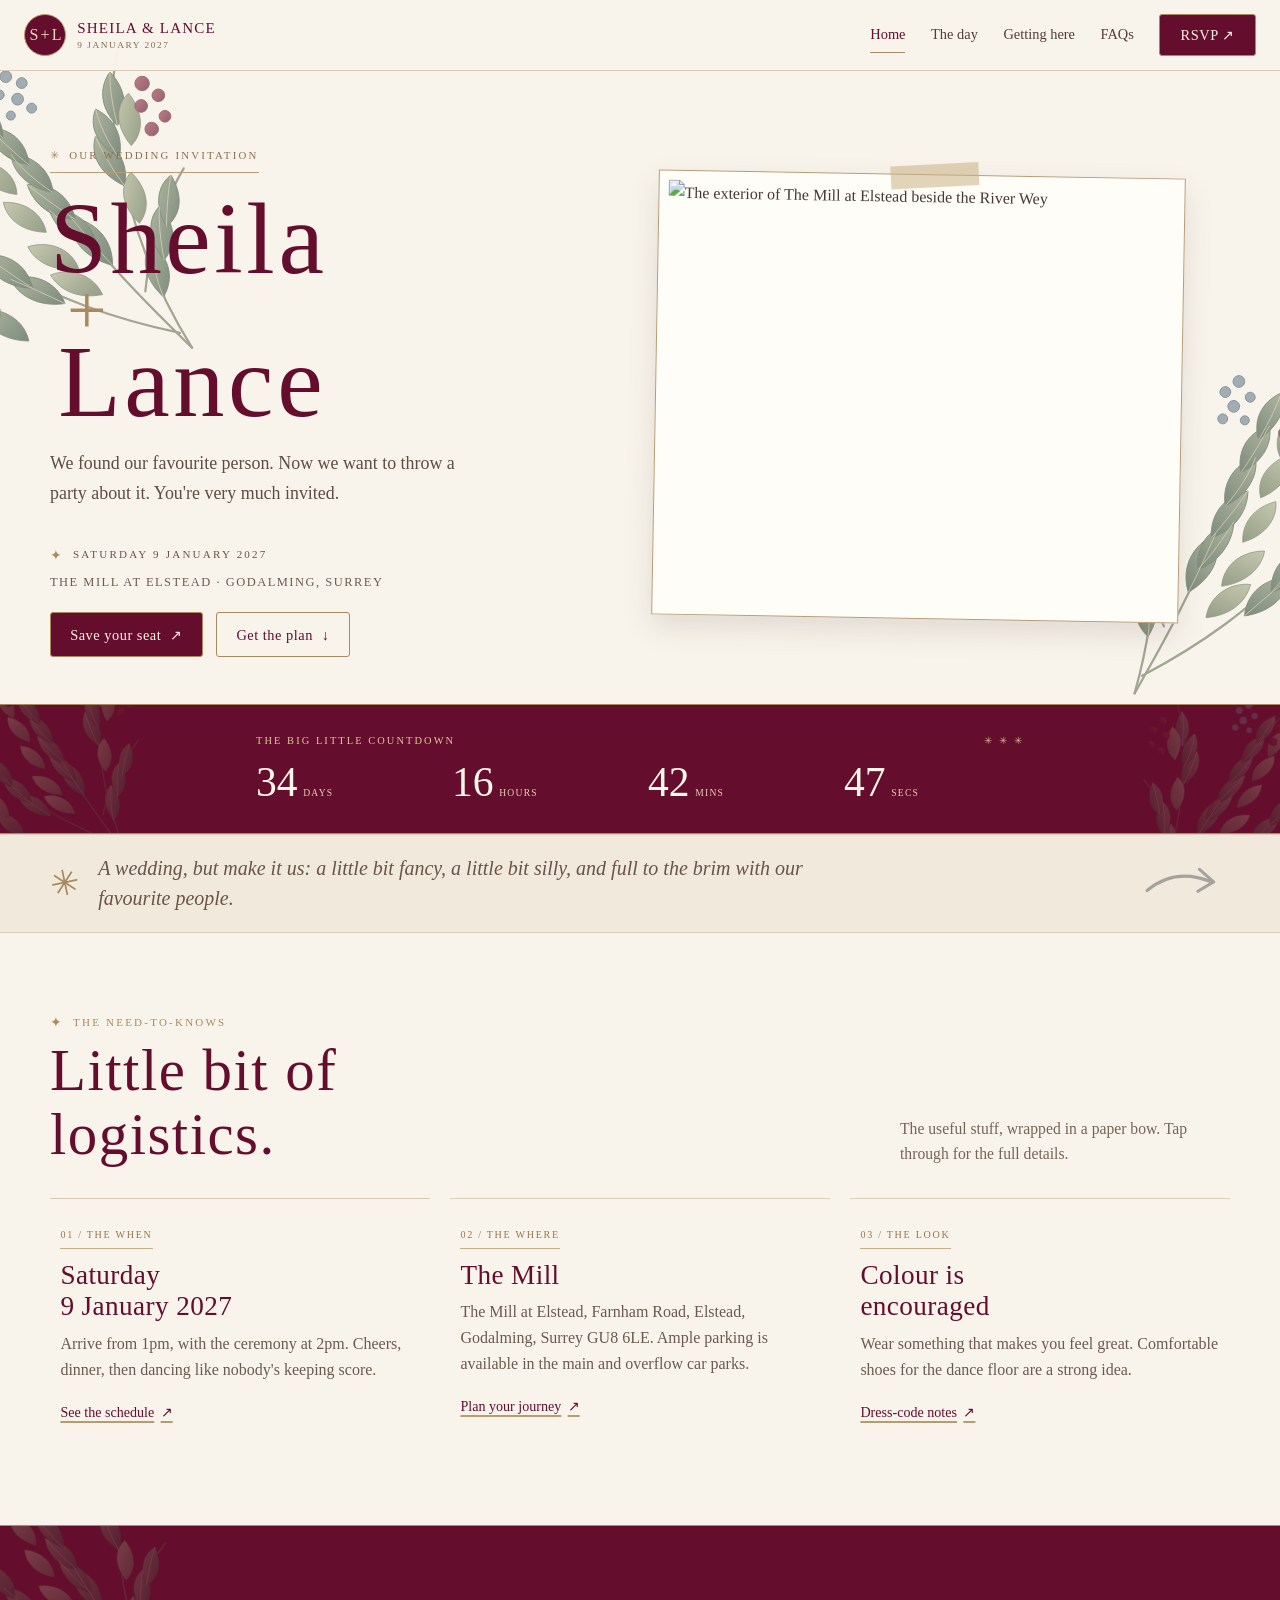
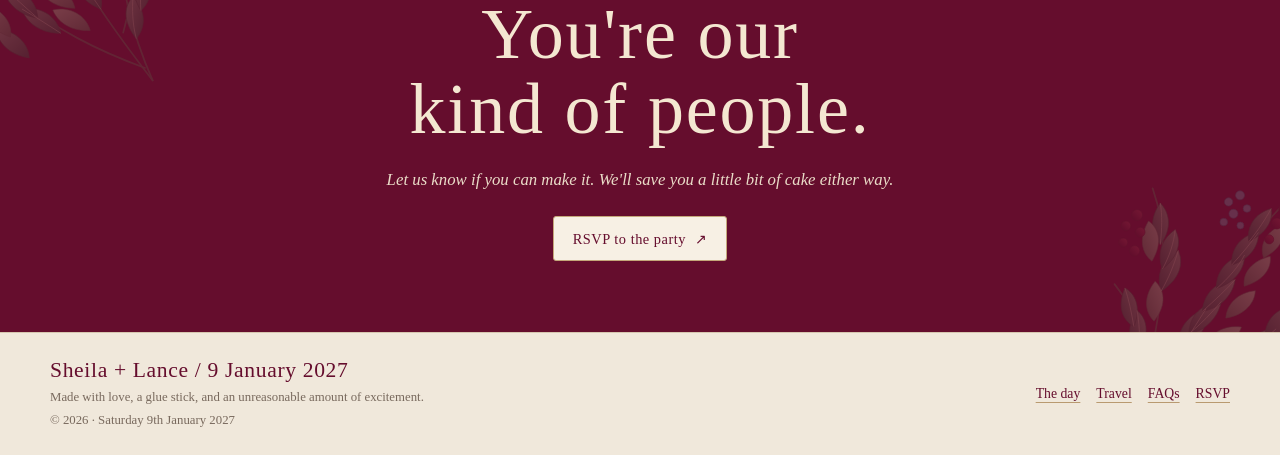
==== index.html @ 320c83fa "Use RSVP contact name and fix guest name clipping" ====
<!doctype html>
<html lang="en-GB">
<head>
  <meta charset="utf-8">
  <meta name="viewport" content="width=device-width, initial-scale=1">
  <meta name="theme-color" content="#fff8eb">
  <meta name="description" content="Join Sheila and Lance to celebrate their wedding on Saturday 9 January 2027 at The Mill at Elstead, Surrey.">
  <title>Sheila &amp; Lance's Wedding — 9 January 2027 | The Mill at Elstead</title>
  <link rel="icon" href="./assets/images/brand-favicon.svg" type="image/svg+xml">
  <link rel="stylesheet" href="./assets/css/styles.css?v=20261030-3">
  <script type="module" src="./assets/js/site.js"></script>
</head>
<body>
  <a class="skip-link" href="#main">Skip to content</a>
  <div class="top-ticker" aria-label="Wedding announcement">
    <div class="ticker-track" aria-hidden="true">
      <span>Love is in the air <b>✳</b> Save the date <b>✳</b> Come as you are <b>✳</b> Big feelings, bad dancing <b>✳</b></span>
      <span>Love is in the air <b>✳</b> Save the date <b>✳</b> Come as you are <b>✳</b> Big feelings, bad dancing <b>✳</b></span>
      <span>Love is in the air <b>✳</b> Save the date <b>✳</b> Come as you are <b>✳</b> Big feelings, bad dancing <b>✳</b></span>
    </div>
  </div>
  <header class="site-header">
    <div class="nav-wrap">
      <a class="brand" href="./index.html" aria-label="Sheila and Lance, home">
        <span class="brand-mark">S + L</span>
        <span class="brand-copy">Sheila &amp; Lance<small>9 January 2027</small></span>
      </a>
      <button class="menu-toggle" type="button" data-menu-toggle aria-expanded="false" aria-controls="site-nav" aria-label="Open navigation menu">☰</button>
      <nav class="site-nav" id="site-nav" data-site-nav aria-label="Main navigation">
        <a href="./index.html" aria-current="page">Home</a>
        <a href="./details.html">The day</a>
        <a href="./travel.html">Getting here</a>
        <a href="./faqs.html">FAQs</a>
        <a class="nav-rsvp" href="./rsvp.html">RSVP <span aria-hidden="true">↗</span></a>
      </nav>
    </div>
  </header>

  <main id="main">
    <section class="hero">
      <div class="container hero-grid">
        <div class="hero-copy">
          <span class="hero-eyebrow"><span aria-hidden="true">✳</span> Our wedding invitation</span>
          <h1 class="hero-title"><span>Sheila</span><span class="amp">+</span><span class="last-name">Lance</span></h1>
          <img class="hero-scribble" src="./assets/images/sun-scribble.svg" alt="" aria-hidden="true">
          <p class="lede">We found our favourite person. Now we want to throw a party about it. You're very much invited.</p>
          <p class="kicker hero-date" data-wedding-date>Saturday 9 January 2027</p>
          <p class="hero-venue">The Mill at Elstead <span aria-hidden="true">·</span> Godalming, Surrey</p>
          <div class="button-row">
            <a class="btn btn-primary" href="./rsvp.html">Save your seat <span aria-hidden="true">↗</span></a>
            <a class="btn" href="./details.html">Get the plan <span aria-hidden="true">↓</span></a>
          </div>

        </div>
        <div class="hero-art" aria-label="A photograph of The Mill at Elstead wedding venue">
          <div class="hero-photo"><span class="tape" aria-hidden="true"></span><img src="https://www.millelstead.co.uk/-/media/sites/pubs-and-hotels/m/the-mill-at-elstead-_-p113/images/2024/exterior/2024-the-mill-at-elstead-046.jpg?h=1280&amp;hash=A4EE66CF734294F9D8D0F097907A7B39&amp;la=en&amp;w=1920" alt="The exterior of The Mill at Elstead beside the River Wey" loading="lazy" decoding="async"></div>
          <div class="sticker sticker-sun">Good times<small>guaranteed-ish</small></div>
          <div class="sticker sticker-date"><span>Save<br>the date</span><strong>09<br>01<br>27</strong></div>
          <img class="hero-flower" src="./assets/images/flower-doodle.svg" alt="" aria-hidden="true">
        </div>
      </div>
    </section>
    <section class="countdown-band" aria-label="Countdown to the wedding"><div class="container">
          <div class="countdown-panel" data-countdown aria-label="Countdown to the wedding">
            <div class="countdown-label"><span>The big little countdown</span><span aria-hidden="true">✳ ✳ ✳</span></div>
            <div class="countdown-grid">
              <div class="time-unit"><strong data-time="days">000</strong><span>days</span></div>
              <div class="time-unit"><strong data-time="hours">00</strong><span>hours</span></div>
              <div class="time-unit"><strong data-time="minutes">00</strong><span>mins</span></div>
              <div class="time-unit"><strong data-time="seconds">00</strong><span>secs</span></div>
            </div>
            <p data-countdown-finish hidden>It's today. Deep breaths. Find the confetti.</p>
          </div>
    </div></section>

    <section class="intro-band" aria-label="Welcome note">
      <div class="container intro-band-inner">
        <span class="big-spark" aria-hidden="true">✳</span>
        <p>A wedding, but make it us: a little bit fancy, a little bit silly, and full to the brim with our favourite people.</p>
        <svg class="scribble-arrow" viewBox="0 0 110 60" aria-hidden="true"><path d="M4 39 Q40 9 86 28 M71 12 L89 28 L69 40" fill="none" stroke="#1d2331" stroke-width="4" stroke-linecap="round" stroke-linejoin="round"/></svg>
      </div>
    </section>

    <section class="section">
      <div class="container">
        <div class="section-heading">
          <div><span class="kicker">The need-to-knows</span><h2>Little bit of<br>logistics.</h2></div>
          <p>The useful stuff, wrapped in a paper bow. Tap through for the full details.</p>
        </div>
        <div class="quick-grid">
          <article class="paper-card quick-card">
            <span class="card-tag">01 / The when</span>
            <img class="quick-illustration" src="./assets/images/sun-scribble.svg" alt="" aria-hidden="true">
            <h3>Saturday<br>9 January 2027</h3>
            <p>Arrive from 1pm, with the ceremony at 2pm. Cheers, dinner, then dancing like nobody's keeping score.</p>
            <a class="text-link" href="./details.html">See the schedule <span aria-hidden="true">↗</span></a>
          </article>
          <article class="paper-card quick-card">
            <span class="card-tag">02 / The where</span>
            <img class="quick-illustration" src="./assets/images/map-scribble.svg" alt="" aria-hidden="true">
            <h3>The Mill</h3>
            <p>The Mill at Elstead, Farnham Road, Elstead, Godalming, Surrey GU8 6LE. Ample parking is available in the main and overflow car parks.</p>
            <a class="text-link" href="./travel.html">Plan your journey <span aria-hidden="true">↗</span></a>
          </article>
          <article class="paper-card quick-card">
            <span class="card-tag">03 / The look</span>
            <img class="quick-illustration" src="./assets/images/flower-doodle.svg" alt="" aria-hidden="true">
            <h3>Colour is<br>encouraged</h3>
            <p>Wear something that makes you feel great. Comfortable shoes for the dance floor are a strong idea.</p>
            <a class="text-link" href="./details.html#dress-code">Dress-code notes <span aria-hidden="true">↗</span></a>
          </article>
        </div>
      </div>
    </section>

    <section class="closing-band">
      <div class="container">
        <h2>You're our<br>kind of people.</h2>
        <p>Let us know if you can make it. We'll save you a little bit of cake either way.</p>
        <a class="btn btn-primary" href="./rsvp.html">RSVP to the party <span aria-hidden="true">↗</span></a>
      </div>
    </section>
  </main>

  <footer class="site-footer">
    <div class="container footer-inner">
      <div><div class="footer-brand">Sheila + Lance / 9 January 2027</div><p>Made with love, a glue stick, and an unreasonable amount of excitement.</p><p>© <span data-current-year>2026</span> · Saturday 9th January 2027</p></div>
      <div class="footer-links"><a href="./details.html">The day</a><a href="./travel.html">Travel</a><a href="./faqs.html">FAQs</a><a href="./rsvp.html">RSVP</a></div>
    </div>
  </footer>
</body>
</html>
---- assets/css/styles.css ----
:root {
  --paper: #fff8eb;
  --paper-deep: #f5e8d4;
  --ink: #1d2331;
  --blue: #3158ff;
  --blue-dark: #203bd0;
  --coral: #ff705a;
  --yellow: #f6e94b;
  --lilac: #d9caff;
  --mint: #b7e8c7;
  --line: rgba(29, 35, 49, .2);
  --shadow: 7px 8px 0 var(--ink);
  --font-display: Impact, Haettenschweiler, "Arial Narrow Bold", "Arial Black", sans-serif;
  --font-body: "Trebuchet MS", Arial, sans-serif;
  --max-width: 1180px;
}

* { box-sizing: border-box; }
html { scroll-behavior: smooth; }
body {
  margin: 0;
  color: var(--ink);
  background: var(--paper);
  font-family: var(--font-body);
  line-height: 1.55;
  text-rendering: optimizeLegibility;
}
img, svg { max-width: 100%; }
img { display: block; }
a { color: inherit; }
button, input, select, textarea { font: inherit; }
button, a, input, select, textarea, summary { -webkit-tap-highlight-color: transparent; }
:focus-visible { outline: 3px solid var(--coral); outline-offset: 4px; }
[hidden] { display: none !important; }

.skip-link {
  position: absolute; left: 1rem; top: -5rem; z-index: 1000;
  padding: .75rem 1rem; background: var(--yellow); font-weight: 800;
}
.skip-link:focus { top: 1rem; }

.top-ticker {
  overflow: hidden; border-bottom: 2px solid var(--ink); background: var(--yellow);
  white-space: nowrap; font-family: var(--font-display); text-transform: uppercase;
  letter-spacing: .055em; font-size: .82rem;
}
.ticker-track { display: flex; width: max-content; gap: 2rem; padding: .45rem 1rem; animation: ticker 28s linear infinite; }
.ticker-track span { display: inline-flex; align-items: center; gap: 1rem; }
.ticker-track b { font-size: 1.1rem; color: var(--coral); }
@keyframes ticker { to { transform: translateX(-30%); } }

.site-header { position: relative; z-index: 20; background: var(--paper); border-bottom: 1px solid var(--line); }
.nav-wrap {
  width: min(var(--max-width), calc(100% - 2.5rem)); margin: auto; min-height: 86px;
  display: flex; align-items: center; justify-content: space-between; gap: 1rem;
}
.brand { display: inline-flex; align-items: center; gap: .7rem; text-decoration: none; font-weight: 900; letter-spacing: -.07em; line-height: .9; }
.brand-mark { display: grid; place-items: center; width: 44px; height: 44px; border: 2px solid var(--ink); border-radius: 50% 45% 50% 38%; background: var(--coral); box-shadow: 3px 3px 0 var(--ink); transform: rotate(-8deg); font-family: var(--font-display); font-size: 1rem; }
.brand-copy { display: grid; font-size: 1rem; text-transform: uppercase; }
.brand-copy small { margin-top: .3rem; font-size: .56rem; letter-spacing: .12em; }
.site-nav { display: flex; align-items: center; gap: clamp(.8rem, 2vw, 1.8rem); }
.site-nav a { text-decoration: none; font-weight: 800; font-size: .86rem; border-bottom: 2px solid transparent; padding: .35rem 0; }
.site-nav a:hover, .site-nav a[aria-current="page"] { border-color: var(--coral); }
.site-nav .nav-rsvp { padding: .7rem 1rem; border: 2px solid var(--ink); border-radius: 999px; background: var(--blue); color: white; box-shadow: 3px 3px 0 var(--ink); }
.site-nav .nav-rsvp:hover, .site-nav .nav-rsvp[aria-current="page"] { border-color: var(--ink); background: var(--coral); color: var(--ink); }
.menu-toggle { display: none; border: 2px solid var(--ink); border-radius: 50%; width: 46px; height: 46px; background: var(--yellow); font-size: 1.25rem; font-weight: 900; cursor: pointer; }

main { overflow: clip; }
.container { width: min(var(--max-width), calc(100% - 2.5rem)); margin-inline: auto; }
.kicker { display: inline-flex; align-items: center; gap: .5rem; font-weight: 900; text-transform: uppercase; letter-spacing: .15em; font-size: .74rem; }
.kicker::before { content: "✳"; color: var(--coral); font-size: 1.15rem; }
.display-title { margin: .3rem 0 1rem; font: clamp(3.3rem, 10vw, 7.4rem)/.83 var(--font-display); text-transform: uppercase; letter-spacing: -.025em; }
.display-title .outline { color: transparent; -webkit-text-stroke: 1.7px var(--ink); }
.lede { max-width: 610px; font-size: clamp(1.05rem, 2vw, 1.25rem); line-height: 1.5; }
.section { padding: clamp(3.5rem, 8vw, 7rem) 0; }
.section-heading { display: flex; align-items: end; justify-content: space-between; gap: 1.5rem; margin-bottom: 2rem; }
.section-heading h2 { margin: .25rem 0 0; font: clamp(2.4rem, 6vw, 4.8rem)/.9 var(--font-display); text-transform: uppercase; }
.section-heading p { max-width: 330px; margin: 0; }

.btn { display: inline-flex; justify-content: center; align-items: center; gap: .55rem; min-height: 48px; padding: .82rem 1.2rem; border: 2px solid var(--ink); border-radius: 999px; background: var(--yellow); color: var(--ink); text-decoration: none; font-weight: 900; cursor: pointer; box-shadow: 4px 4px 0 var(--ink); transition: transform .16s ease, box-shadow .16s ease, background .16s ease; }
.btn:hover { transform: translate(2px, 2px) rotate(-1deg); box-shadow: 2px 2px 0 var(--ink); }
.btn-primary { background: var(--blue); color: white; }
.btn-coral { background: var(--coral); }
.btn-small { min-height: 40px; padding: .55rem .85rem; font-size: .9rem; }
.button-row { display: flex; flex-wrap: wrap; gap: 1rem; margin-top: 1.5rem; }

/* Home hero: layered paper scraps and local illustrations, no external assets. */
.hero { padding: clamp(2rem, 5vw, 4rem) 0 4.7rem; }
.hero-grid { display: grid; grid-template-columns: minmax(0, 1.05fr) minmax(300px, .95fr); align-items: center; gap: clamp(2rem, 6vw, 5rem); }
.hero-copy { position: relative; z-index: 2; padding: 1rem 0 1.2rem; }
.hero-eyebrow { display: inline-flex; align-items: center; gap: .5rem; padding: .35rem .8rem; background: var(--mint); border: 1.5px solid var(--ink); border-radius: 999px; font-weight: 900; text-transform: uppercase; letter-spacing: .1em; font-size: .7rem; transform: rotate(-2deg); }
.hero-title { position: relative; margin: 1.25rem 0 1.4rem; font: clamp(4.5rem, 10.8vw, 9rem)/.75 var(--font-display); text-transform: uppercase; letter-spacing: -.035em; }
.hero-title span { display: block; }
.hero-title .amp { position: relative; z-index: 2; width: max-content; margin: .15rem 0 .1rem 30%; color: var(--coral); font-size: .58em; transform: rotate(-10deg); -webkit-text-stroke: .6px var(--ink); }
.hero-title .last-name { margin-left: .14em; }
.hero-copy .lede { max-width: 440px; }
.hero-scribble { position: absolute; right: 4%; top: 6%; width: 75px; transform: rotate(11deg); }
.hero-art { position: relative; min-height: 470px; }
.hero-photo {
  position: absolute; top: 5%; left: 8%; width: 78%; height: 410px; padding: 12px 12px 38px;
  background: white; border: 2px solid var(--ink); box-shadow: var(--shadow); transform: rotate(4deg);
}
.hero-photo img { width: 100%; height: 100%; object-fit: cover; }
.tape { position: absolute; z-index: 2; top: -14px; left: 41%; width: 100px; height: 29px; background: rgba(246,233,75,.86); border: 1px solid rgba(29,35,49,.12); transform: rotate(-7deg); }
.sticker { position: absolute; z-index: 3; display: grid; place-items: center; text-align: center; font-weight: 900; text-transform: uppercase; }
.sticker-sun { right: 0; top: 4%; width: 104px; height: 104px; background: var(--yellow); border: 2px solid var(--ink); border-radius: 50%; font: 1.2rem/.98 var(--font-display); transform: rotate(12deg); }
.sticker-sun small { display: block; font: 800 .55rem/1 var(--font-body); letter-spacing: .06em; }
.sticker-date { bottom: 7%; left: 0; width: 126px; min-height: 116px; background: var(--coral); padding: 1rem; clip-path: polygon(50% 0, 61% 9%, 74% 3%, 80% 17%, 95% 20%, 91% 36%, 100% 50%, 89% 63%, 96% 78%, 80% 83%, 74% 98%, 59% 91%, 47% 100%, 36% 88%, 20% 94%, 16% 78%, 1% 72%, 9% 56%, 0 43%, 12% 31%, 5% 16%, 23% 14%, 32% 1%); transform: rotate(-12deg); }
.sticker-date strong { font: 1.6rem/.9 var(--font-display); }
.hero-flower { position: absolute; z-index: 4; right: 5%; bottom: 4%; width: 94px; transform: rotate(9deg); }
.countdown-panel { position: relative; margin-top: 2rem; padding: 1rem 1.3rem 1.15rem; background: var(--blue); color: white; border: 2px solid var(--ink); box-shadow: 5px 5px 0 var(--ink); transform: rotate(-.5deg); max-width: 510px; }
.countdown-label { display: flex; justify-content: space-between; gap: 1rem; align-items: center; margin-bottom: .7rem; font-size: .72rem; font-weight: 900; text-transform: uppercase; letter-spacing: .12em; }
.countdown-grid { display: grid; grid-template-columns: repeat(4, 1fr); gap: .6rem; }
.time-unit { display: flex; align-items: baseline; gap: .3rem; }
.time-unit strong { font: clamp(1.7rem, 4vw, 2.5rem)/1 var(--font-display); font-variant-numeric: tabular-nums; }
.time-unit span { font-size: .68rem; text-transform: uppercase; letter-spacing: .07em; }

.intro-band { background: var(--coral); border-block: 2px solid var(--ink); padding: 2rem 0; }
.intro-band-inner { display: grid; grid-template-columns: auto 1fr auto; align-items: center; gap: 1.5rem; }
.big-spark { font: 3.2rem/1 var(--font-display); transform: rotate(-12deg); }
.intro-band p { max-width: 720px; margin: 0; font-size: clamp(1.1rem, 2.5vw, 1.5rem); font-weight: 800; }
.intro-band .scribble-arrow { width: 86px; }

.paper-card { position: relative; padding: 1.5rem; border: 2px solid var(--ink); background: white; box-shadow: 5px 5px 0 var(--ink); }
.paper-card h3 { margin: .7rem 0 .5rem; font: 2rem/.95 var(--font-display); text-transform: uppercase; }
.paper-card p { margin: .25rem 0 1rem; }
.card-tag { display: inline-block; background: var(--yellow); padding: .25rem .55rem; font-size: .68rem; font-weight: 900; text-transform: uppercase; letter-spacing: .1em; transform: rotate(-2deg); }
.quick-grid { display: grid; grid-template-columns: repeat(3, 1fr); gap: 1.2rem; }
.quick-card:nth-child(2) { background: var(--lilac); transform: rotate(1deg); }
.quick-card:nth-child(3) { background: var(--mint); transform: rotate(-1deg); }
.quick-illustration { width: 86px; height: 76px; object-fit: contain; margin: .3rem 0 .8rem; }
.text-link { display: inline-flex; gap: .4rem; align-items: center; font-weight: 900; text-decoration-thickness: 2px; text-underline-offset: 3px; }

.page-hero { position: relative; padding: clamp(3rem, 7vw, 6rem) 0 3rem; background: var(--yellow); border-bottom: 2px solid var(--ink); }
.page-hero::after { content: "✳"; position: absolute; right: 6%; bottom: -34px; display: grid; place-items: center; width: 68px; height: 68px; color: var(--coral); font-size: 5.5rem; line-height: 1; transform: rotate(15deg); pointer-events: none; }
.page-hero .display-title { max-width: 900px; }
.page-hero .lede { max-width: 620px; }
.page-hero-coral { background: var(--coral); }
.page-hero-lilac { background: var(--lilac); }
.page-hero-mint { background: var(--mint); }

.details-layout { display: grid; grid-template-columns: minmax(0, 1fr) minmax(260px, .7fr); gap: 2rem; align-items: start; }
.timeline { border-top: 2px solid var(--ink); }
.timeline-item { display: grid; grid-template-columns: 112px 26px 1fr; gap: 1rem; padding: 1.3rem 0; border-bottom: 1px solid var(--line); }
.timeline-time { font: 1.35rem/1 var(--font-display); text-transform: uppercase; padding-top: .2rem; }
.timeline-marker { position: relative; display: flex; justify-content: center; }
.timeline-marker::before { content: ""; width: 13px; height: 13px; border-radius: 50%; border: 2px solid var(--ink); background: var(--coral); margin-top: .15rem; }
.timeline-marker::after { content: ""; position: absolute; top: 20px; bottom: -1.5rem; width: 1px; background: var(--line); }
.timeline-item:last-child .timeline-marker::after { display: none; }
.timeline-copy h3 { margin: 0; font: 1.5rem/.95 var(--font-display); text-transform: uppercase; }
.timeline-copy p { margin: .45rem 0 0; max-width: 560px; }
.side-note { padding: 1.5rem; border: 2px dashed var(--ink); background: var(--lilac); transform: rotate(1deg); }
.side-note h3 { margin: 0 0 .7rem; font: 2rem/.95 var(--font-display); text-transform: uppercase; }
.side-note .scribble { display: block; width: 88px; margin-left: auto; }
.side-note.yellow { background: var(--yellow); }

.travel-grid { display: grid; grid-template-columns: repeat(2, minmax(0, 1fr)); gap: 1.2rem; }
.travel-card { min-height: 225px; }
.travel-card:nth-child(2) { background: var(--lilac); transform: rotate(1deg); }
.travel-card:nth-child(3) { background: var(--mint); transform: rotate(-.5deg); }
.travel-card:nth-child(4) { background: var(--coral); transform: rotate(.7deg); }
.travel-card .icon-spot { display: grid; place-items: center; width: 58px; height: 58px; margin-bottom: 1rem; border: 2px solid var(--ink); border-radius: 50%; background: var(--yellow); }
.travel-card .icon-spot svg { width: 32px; height: 32px; }
.map-placeholder { position: relative; overflow: hidden; border: 2px solid var(--ink); box-shadow: var(--shadow); background: var(--mint); }
.map-placeholder img { width: 100%; height: auto; }
.map-placeholder img.venue-photo { display: block; width: 100%; height: clamp(230px, 38vw, 440px); object-fit: cover; object-position: center 54%; }
.map-note { padding: .75rem 1rem; border-top: 2px solid var(--ink); background: white; font-size: .85rem; }
.notice { padding: 1rem 1.2rem; border-left: 5px solid var(--blue); background: rgba(49,88,255,.08); }

.faq-layout { display: grid; grid-template-columns: minmax(0, 1fr) minmax(240px, .55fr); gap: 2rem; align-items: start; }
.faq-list { border-top: 2px solid var(--ink); }
.faq-item { border-bottom: 1px solid var(--line); }
.faq-item summary { position: relative; padding: 1.15rem 3rem 1.15rem .1rem; cursor: pointer; list-style: none; font-weight: 900; font-size: 1.08rem; }
.faq-item summary::-webkit-details-marker { display: none; }
.faq-item summary::after { content: "+"; position: absolute; right: .3rem; top: 50%; transform: translateY(-50%); display: grid; place-items: center; width: 32px; height: 32px; border: 1.5px solid var(--ink); border-radius: 50%; background: var(--yellow); font-size: 1.4rem; line-height: 1; }
.faq-item[open] summary::after { content: "−"; background: var(--coral); }
.faq-answer { max-width: 680px; padding: 0 .3rem 1.2rem .1rem; }
.faq-answer p:first-child { margin-top: 0; }
.faq-sticker { padding: 1.6rem; border: 2px solid var(--ink); background: var(--blue); color: white; text-align: center; transform: rotate(2deg); box-shadow: 5px 5px 0 var(--ink); }
.faq-sticker .big-heart { font-size: 3rem; color: var(--coral); text-shadow: 2px 2px var(--ink); }
.faq-sticker h3 { margin: .4rem 0; font: 2rem/.95 var(--font-display); text-transform: uppercase; }

/* RSVP */
.rsvp-shell { width: min(850px, calc(100% - 2.5rem)); margin: clamp(2rem, 6vw, 5rem) auto; }
.rsvp-paper { position: relative; padding: clamp(1.3rem, 4vw, 3rem); border: 2px solid var(--ink); background: white; box-shadow: 8px 8px 0 var(--ink); }
.rsvp-paper::before { content: "YOU'RE ON THE LIST"; position: absolute; top: -18px; right: 18px; padding: .5rem .85rem; border: 2px solid var(--ink); background: var(--coral); font: 1rem/1 var(--font-display); transform: rotate(3deg); }
.rsvp-kicker { color: var(--blue); }
.rsvp-title { margin: .5rem 0 .4rem; font: clamp(2.6rem, 7vw, 4.6rem)/.9 var(--font-display); text-transform: uppercase; }
.party-count { display: inline-block; padding: .3rem .6rem; background: var(--yellow); font-size: .74rem; font-weight: 900; text-transform: uppercase; letter-spacing: .08em; }
.invite-note { margin: 1.2rem 0 1.6rem; padding: .85rem 1rem; background: var(--lilac); border-left: 4px solid var(--blue); }
.guest-rsvp-list { display: grid; gap: 1rem; margin: 1.3rem 0; }
.guest-rsvp-card { min-width: 0; margin: 0; padding: 1rem; border: 1.5px solid var(--line); background: var(--paper); }
.guest-rsvp-card legend { padding: 0 .4rem; }
.guest-meal-fields { display: grid; grid-template-columns: repeat(3, minmax(0, 1fr)); gap: .7rem; margin-top: 1rem; padding-top: .9rem; border-top: 1px dashed var(--line); }
.meal-course-field { min-width: 0; margin: 0; padding: .65rem; border: 1px dashed var(--line); background: rgba(255,255,255,.75); }
.meal-course-field .field-label { min-height: 2.4em; font-size: .82rem; }
.meal-course-field select { font-size: .9rem; padding: .6rem; }
.guest-rsvp-name { font: 1.75rem/.95 var(--font-display); text-transform: uppercase; }
.field-label { display: block; margin-bottom: .45rem; font-weight: 900; font-size: .9rem; }
.attendance-options { display: flex; flex-wrap: wrap; gap: .55rem; margin: .2rem 0 .9rem; }
.attendance-options .field-label { flex-basis: 100%; }
.radio-pill { position: relative; display: inline-flex; align-items: center; gap: .45rem; min-height: 44px; padding: .55rem .75rem; border: 1.5px solid var(--ink); border-radius: 999px; background: white; cursor: pointer; font-size: .9rem; font-weight: 800; }
.radio-pill:has(input:checked) { background: var(--mint); box-shadow: 2px 2px 0 var(--ink); }
.radio-pill input { accent-color: var(--blue); width: 1rem; height: 1rem; margin: 0; }
.field { margin: .9rem 0; }
.field select, .field input, .field textarea { display: block; width: 100%; min-height: 46px; padding: .7rem .8rem; border: 1.5px solid var(--ink); border-radius: 4px; background: white; color: var(--ink); }
.field textarea { min-height: 100px; resize: vertical; }
.field-hint { display: block; margin-top: .35rem; color: #4e5360; font-size: .82rem; }
.form-footer { display: flex; flex-wrap: wrap; align-items: center; gap: 1rem; margin-top: 1.4rem; }
.form-error { color: #9b1c12; font-weight: 800; }
.form-status { min-height: 1.3rem; margin: .5rem 0; font-weight: 800; }
.rsvp-error { padding: 1.3rem; border: 2px dashed var(--ink); background: var(--yellow); }
.demo-links { display: grid; gap: .7rem; margin-top: 1.2rem; }
.demo-links a { display: block; padding: .8rem 1rem; border: 1.5px solid var(--ink); background: white; text-decoration: none; font-weight: 900; }
.demo-links a:hover { background: var(--mint); }
.confirmation { padding: 1.4rem; border: 2px solid var(--ink); background: var(--mint); text-align: center; }
.confirmation-mark { display: inline-grid; place-items: center; width: 60px; height: 60px; border: 2px solid var(--ink); border-radius: 50%; background: var(--yellow); font-size: 2rem; }
.confirmation h2 { margin: .8rem 0; font: clamp(2rem, 5vw, 3rem)/.9 var(--font-display); text-transform: uppercase; }
.confirmation p { max-width: 540px; margin-inline: auto; }
.reference-code { display: inline-block; margin-top: .6rem; padding: .4rem .7rem; border: 1.5px dashed var(--ink); background: white; font-weight: 900; letter-spacing: .1em; }

.closing-band { padding: 3.5rem 0; border-top: 2px solid var(--ink); background: var(--lilac); text-align: center; }
.closing-band h2 { margin: 0; font: clamp(3rem, 8vw, 6rem)/.8 var(--font-display); text-transform: uppercase; }
.closing-band p { margin: 1.2rem 0 1.5rem; font-weight: 800; }
.site-footer { padding: 2rem 0; background: var(--ink); color: var(--paper); }
.footer-inner { display: flex; justify-content: space-between; align-items: center; gap: 1.5rem; }
.footer-brand { font: 1.4rem/1 var(--font-display); text-transform: uppercase; }
.footer-inner p { margin: .3rem 0 0; color: #d7d5d0; font-size: .8rem; }
.footer-links { display: flex; flex-wrap: wrap; gap: 1rem; }
.footer-links a { color: white; font-size: .85rem; }

@media (max-width: 860px) {
  .nav-wrap { min-height: 74px; }
  .menu-toggle { display: block; }
  .site-nav { display: none; position: absolute; top: 100%; left: 0; right: 0; padding: 1rem 1.25rem 1.3rem; background: var(--paper); border-bottom: 2px solid var(--ink); box-shadow: 0 8px 0 rgba(29,35,49,.08); align-items: stretch; flex-direction: column; gap: .45rem; }
  .site-nav.is-open { display: flex; }
  .site-nav a { padding: .65rem .2rem; }
  .site-nav .nav-rsvp { text-align: center; margin-top: .3rem; }
  .hero-grid { grid-template-columns: minmax(0, 1fr) minmax(260px, .85fr); gap: 1.5rem; }
  .hero-art { min-height: 410px; }
  .hero-photo { height: 350px; width: 82%; left: 6%; }
  .sticker-sun { width: 86px; height: 86px; font-size: 1rem; }
  .sticker-date { width: 106px; min-height: 100px; }
  .quick-grid { gap: .85rem; }
  .paper-card { padding: 1.15rem; }
  .details-layout, .faq-layout { grid-template-columns: minmax(0, 1fr) minmax(220px, .6fr); gap: 1.2rem; }
}

@media (max-width: 640px) {
  .container, .nav-wrap { width: min(100% - 1.5rem, var(--max-width)); }
  .top-ticker { font-size: .7rem; }
  .ticker-track { padding-block: .35rem; }
  .brand-mark { width: 39px; height: 39px; }
  .hero { padding-top: 1.5rem; }
  .hero-grid { grid-template-columns: 1fr; gap: .4rem; }
  .hero-copy { padding-top: .4rem; }
  .hero-title { font-size: clamp(4.4rem, 19vw, 7.3rem); margin-top: 1rem; }
  .hero-title .amp { margin-left: 38%; }
  .hero-scribble { width: 54px; right: 8%; top: 4%; }
  .hero-art { min-height: 380px; margin: .6rem 0 0; }
  .hero-photo { top: 2%; left: 9%; width: 78%; height: 325px; padding: 9px 9px 28px; }
  .sticker-sun { right: 2%; top: 0; width: 78px; height: 78px; }
  .sticker-date { bottom: 5%; left: 2%; width: 99px; min-height: 94px; }
  .sticker-date strong { font-size: 1.3rem; }
  .hero-flower { width: 78px; right: 5%; bottom: 3%; }
  .countdown-panel { margin-top: 1.5rem; padding: .9rem; }
  .countdown-label { font-size: .63rem; }
  .time-unit { display: grid; gap: .1rem; }
  .time-unit strong { font-size: 1.75rem; }
  .time-unit span { font-size: .58rem; }
  .intro-band-inner { grid-template-columns: auto 1fr; gap: .8rem; }
  .intro-band .scribble-arrow { display: none; }
  .big-spark { font-size: 2.2rem; }
  .section-heading { align-items: start; flex-direction: column; gap: .65rem; }
  .quick-grid, .travel-grid { grid-template-columns: 1fr; gap: 1rem; }
  .quick-card:nth-child(2), .quick-card:nth-child(3), .travel-card:nth-child(n) { transform: none; }
  .quick-illustration { width: 68px; height: 60px; }
  .page-hero { padding-block: 3rem 2.5rem; }
  .display-title { font-size: clamp(3.3rem, 16vw, 5.6rem); }
  .details-layout, .faq-layout { grid-template-columns: 1fr; }
  .timeline-item { grid-template-columns: 83px 18px 1fr; gap: .65rem; }
  .timeline-time { font-size: 1.1rem; }
  .timeline-copy h3 { font-size: 1.3rem; }
  .side-note { margin-top: .7rem; }
  .map-placeholder { margin: .5rem 0 1rem; }
  .faq-sticker { max-width: 420px; margin: 1rem auto 0; }
  .rsvp-shell { width: calc(100% - 1.5rem); margin: 2.5rem auto; }
  .rsvp-paper { padding: 1.3rem 1rem 1.1rem; box-shadow: 5px 5px 0 var(--ink); }
  .rsvp-paper::before { right: 10px; font-size: .8rem; }
  .guest-rsvp-card { padding: .8rem; }
  .guest-meal-fields { grid-template-columns: 1fr; gap: .4rem; }
  .meal-course-field .field-label { min-height: 0; }
  .radio-pill { width: 100%; border-radius: 8px; }
  .form-footer .btn { width: 100%; }
  .footer-inner { align-items: flex-start; flex-direction: column; }
  .footer-links { gap: .7rem 1rem; }
}

@media (prefers-reduced-motion: reduce) {
  *, *::before, *::after { scroll-behavior: auto !important; animation-duration: .01ms !important; animation-iteration-count: 1 !important; transition-duration: .01ms !important; }
  .ticker-track { animation: none; }
}


/* Guest type tag on RSVP cards. */
.guest-type-tag {
  display: inline-block;
  vertical-align: .15em;
  margin-left: .35rem;
  padding: .22rem .48rem;
  border: 1px solid var(--ink);
  border-radius: 999px;
  background: var(--mint);
  color: var(--ink);
  font: 900 .62rem/1 var(--font-body);
  letter-spacing: .06em;
  text-transform: uppercase;
}
.guest-type-child { background: var(--coral); }


/* Invitation-inspired botanical redesign */
:root {
  --paper: #faf6ed;
  --paper-deep: #f0e8da;
  --ink: #4b1727;
  --blue: #690d2b;
  --blue-dark: #4f0921;
  --coral: #a47e54;
  --yellow: #c5a675;
  --lilac: #e9e0d1;
  --mint: #dfe4d5;
  --line: rgba(86, 38, 46, .2);
  --shadow: 0 12px 34px rgba(65, 24, 34, .08);
  --font-display: "Bodoni MT", Didot, "Palatino Linotype", "Book Antiqua", Georgia, serif;
  --font-body: "Palatino Linotype", "Book Antiqua", Georgia, serif;
  --max-width: 1180px;
}
html { scroll-behavior: smooth; }
body {
  color: #382b2a;
  background: var(--paper);
  font-family: var(--font-body);
  font-size: 16px;
  line-height: 1.65;
}
main { overflow: clip; }
.top-ticker { display: none; }
.site-header {
  position: relative;
  background: rgba(250, 246, 237, .96);
  border-bottom: 1px solid rgba(133, 102, 72, .32);
}
.nav-wrap { min-height: 78px; }
.brand { gap: .85rem; letter-spacing: .03em; }
.brand-mark {
  width: 48px; height: 48px; border: 1px solid #a47f54; border-radius: 50%;
  background: var(--blue); color: #e3c99e; box-shadow: none; transform: none;
  font: 1.05rem/1 var(--font-display); letter-spacing: -.06em;
}
.brand-copy { color: var(--blue); font: 600 .93rem/1.1 var(--font-display); letter-spacing: .075em; }
.brand-copy small { margin-top: .3rem; color: #826a53; font: 500 .58rem/1 var(--font-body); letter-spacing: .18em; }
.site-nav { gap: clamp(.9rem, 2.2vw, 2rem); }
.site-nav a {
  color: #41252a; font: 500 .91rem/1.2 var(--font-body);
  border-bottom: 1px solid transparent; padding: .55rem 0;
}
.site-nav a:hover, .site-nav a[aria-current="page"] { color: var(--blue); border-color: #a47e54; }
.site-nav .nav-rsvp {
  padding: .72rem 1.2rem; border: 1px solid #8f6a48; border-radius: 2px;
  background: var(--blue); color: #f9f0dd; box-shadow: none; letter-spacing: .04em;
}
.site-nav .nav-rsvp:hover, .site-nav .nav-rsvp[aria-current="page"] {
  background: #7b1534; color: white; border-color: #b89a6f;
}
.menu-toggle { border: 1px solid #9e805c; border-radius: 2px; background: transparent; color: var(--blue); box-shadow: none; }
.container { width: min(var(--max-width), calc(100% - 3rem)); }
.kicker {
  color: #94724d; font: 500 .72rem/1.35 var(--font-body);
  letter-spacing: .22em; text-transform: uppercase;
}
.kicker::before { content: "✦"; color: #ad8a5a; font-size: .85rem; }
.display-title {
  color: var(--blue); margin: .45rem 0 1.15rem;
  font: 400 clamp(3.2rem, 7vw, 6.2rem)/.98 var(--font-display);
  letter-spacing: .035em; text-transform: none;
}
.display-title .outline {
  color: transparent; -webkit-text-stroke: 1px #a9865d;
}
.lede { color: #483c37; font-size: clamp(1.04rem, 1.6vw, 1.18rem); line-height: 1.65; }
.section { padding: clamp(3.5rem, 7vw, 6rem) 0; }
.section-heading { align-items: end; margin-bottom: 2.2rem; }
.section-heading h2 {
  color: var(--blue); font: 400 clamp(2.4rem, 5vw, 4rem)/1.05 var(--font-display);
  letter-spacing: .025em; text-transform: none;
}
.section-heading p { color: #6a5d53; font-size: 1rem; }

/* Home invitation */
.hero {
  position: relative; isolation: isolate;
  padding: clamp(3.2rem, 6vw, 5.5rem) 0 3.5rem;
  background: var(--paper);
}
.hero::before {
  content: ""; position: absolute; z-index: -1; top: -80px; right: -75px;
  width: clamp(250px, 36vw, 490px); height: clamp(310px, 43vw, 570px);
  background: url("../images/botanical-spray.svg") center / contain no-repeat;
  opacity: .78; pointer-events: none;
}
.hero-grid { grid-template-columns: minmax(0, .92fr) minmax(340px, 1.08fr); gap: clamp(2.5rem, 6vw, 5.5rem); }
.hero-copy { padding: .5rem 0 1rem; }
.hero-eyebrow {
  padding: 0 0 .55rem; border: 0; border-bottom: 1px solid #b99a70;
  border-radius: 0; background: transparent; color: #8b6847;
  font: 500 .7rem/1.4 var(--font-body); letter-spacing: .22em;
  transform: none;
}
.hero-eyebrow span { color: #a87c4d; }
.hero-title {
  margin: 1.15rem 0 1.25rem; color: var(--blue);
  font: 400 clamp(4.1rem, 8.5vw, 7.7rem)/.92 var(--font-display);
  letter-spacing: .035em; text-transform: none;
}
.hero-title span { display: block; }
.hero-title .amp {
  margin: -.02em 0 -.02em 1.1rem; color: #a9865d;
  font: italic 400 .68em/.7 var(--font-display); transform: none;
  -webkit-text-stroke: 0;
}
.hero-title .last-name { margin-left: .08em; }
.hero-copy .lede { max-width: 450px; }
.hero-scribble, .sticker, .hero-flower { display: none; }
.hero-art { min-height: clamp(360px, 40vw, 500px); }
.hero-photo {
  top: 3%; left: 5%; width: 86%; height: clamp(320px, 37vw, 455px);
  padding: 10px 10px 14px; border: 1px solid #b99a70;
  background: #fffdf8; box-shadow: 0 12px 30px rgba(45, 22, 25, .12);
  transform: rotate(1.2deg);
}
.hero-photo img { width: 100%; height: 100%; object-fit: cover; object-position: center 54%; }
.tape { top: -13px; left: 42%; width: 88px; height: 24px; background: rgba(197,166,117,.42); border: 0; }
.countdown-panel {
  max-width: 520px; margin-top: 2rem; padding: 1.15rem 1.35rem 1.25rem;
  border: 1px solid #b89565; background: var(--blue); color: #f6ecd9;
  box-shadow: none; transform: none;
}
.countdown-label {
  margin-bottom: .9rem; color: #d7bc91; font: 500 .67rem/1.35 var(--font-body);
  letter-spacing: .2em;
}
.countdown-label span:last-child { color: #d7bc91; }
.time-unit { gap: .35rem; }
.time-unit strong { color: #fff4df; font: 400 clamp(1.7rem, 3.3vw, 2.45rem)/1 var(--font-display); }
.time-unit span { color: #d9c49f; font: 500 .63rem/1.3 var(--font-body); letter-spacing: .12em; }

/* Paper sections and cards */
.intro-band {
  padding: 1.55rem 0; border-block: 1px solid rgba(155, 124, 85, .4);
  background: #f4eddf; color: #604c3c;
}
.intro-band-inner { grid-template-columns: auto 1fr auto; gap: 1.3rem; }
.big-spark { color: #9a754e; font: 2.5rem/1 var(--font-display); }
.intro-band p { color: #634f42; font: italic 400 clamp(1.05rem, 2vw, 1.4rem)/1.5 var(--font-display); }
.intro-band .scribble-arrow { opacity: .35; }
.paper-card {
  border: 1px solid rgba(157, 126, 89, .35); border-radius: 1px;
  background: rgba(255,253,248,.55); box-shadow: none;
}
.paper-card h3 {
  color: var(--blue); font: 400 1.8rem/1.15 var(--font-display);
  letter-spacing: .015em; text-transform: none;
}
.paper-card p { color: #66584d; }
.card-tag {
  background: transparent; color: #94724d; border-bottom: 1px solid #c3a77f;
  padding: 0 0 .35rem; font: 500 .65rem/1.4 var(--font-body);
  letter-spacing: .18em; transform: none;
}
.quick-grid { gap: 1rem; }
.quick-card:nth-child(2), .quick-card:nth-child(3) { background: rgba(255,253,248,.55); transform: none; }
.quick-illustration { display: none; }
.text-link { color: var(--blue); font-weight: 500; text-underline-offset: 4px; text-decoration-color: #b89b72; }

/* Section banners */
.page-hero {
  position: relative; isolation: isolate; overflow: hidden;
  padding: clamp(3.5rem, 7vw, 5.5rem) 0 clamp(3rem, 6vw, 4.5rem);
  border: 0; border-bottom: 1px solid #9c7650;
  background: var(--blue); color: #f8f0df;
}
.page-hero::before {
  content: ""; position: absolute; z-index: -1; right: -50px; top: -105px;
  width: clamp(245px, 34vw, 430px); height: clamp(290px, 39vw, 490px);
  background: url("../images/botanical-spray.svg") center / contain no-repeat;
  opacity: .34; pointer-events: none;
}
.page-hero::after {
  content: ""; position: absolute; right: auto; left: -100px; bottom: -180px;
  width: 300px; height: 360px; border: 0; background: url("../images/botanical-spray.svg") center / contain no-repeat;
  opacity: .2; transform: scaleX(-1) rotate(14deg); pointer-events: none;
}
.page-hero .kicker { color: #d4b98d; }
.page-hero .kicker::before { color: #d4b98d; }
.page-hero .display-title { color: #f5e8ce; max-width: 900px; }
.page-hero .display-title .outline { -webkit-text-stroke-color: #cfb184; }
.page-hero .lede { color: #f0e4d0; max-width: 640px; }
.page-hero-coral, .page-hero-lilac, .page-hero-mint { background: var(--blue); }

/* Running order */
.details-layout { grid-template-columns: minmax(0, 1.45fr) minmax(250px, .7fr); gap: clamp(1.8rem, 4vw, 3.6rem); }
.timeline { border-top: 1px solid #b89a70; }
.timeline-item { grid-template-columns: 105px 24px 1fr; gap: .8rem; padding: 1.2rem 0; border-bottom: 1px solid rgba(153, 119, 79, .25); }
.timeline-time { color: var(--blue); font: 400 1.2rem/1.25 var(--font-display); text-transform: none; }
.timeline-marker::before { width: 9px; height: 9px; border: 1px solid #9c754c; background: #b58d5d; }
.timeline-marker::after { background: rgba(153, 119, 79, .4); }
.timeline-copy h3 { margin: 0; color: var(--blue); font: 400 1.42rem/1.2 var(--font-display); text-transform: none; }
.timeline-copy p { color: #66574e; margin-top: .3rem; }
.side-note {
  padding: 1.65rem; border: 1px solid #b89b72; background: #f5eee1;
  transform: none; box-shadow: none;
}
.side-note h3 { color: var(--blue); font: 400 2rem/1.15 var(--font-display); text-transform: none; }
.side-note .scribble { opacity: .35; width: 64px; }
.side-note .card-tag { margin-bottom: .5rem; }
#dress-code.section { background: #f3ecdf !important; border-block: 1px solid rgba(153,119,79,.35) !important; }
#dress-code .display-title { color: var(--blue); font-size: clamp(2.8rem, 6vw, 4.8rem) !important; }
#dress-code .display-title .outline { -webkit-text-stroke-color: #a9865d; }

/* Venue and travel */
.map-placeholder {
  overflow: hidden; border: 1px solid #b99a70; background: #fffdf8;
  box-shadow: 0 8px 24px rgba(63, 31, 31, .08); margin: .4rem 0 2.6rem;
}
.map-placeholder img.venue-photo {
  display: block; width: 100%; height: clamp(250px, 35vw, 430px);
  object-fit: cover; object-position: center 56%;
}
.map-note {
  display: flex; flex-wrap: wrap; align-items: center; gap: .6rem 1.5rem;
  padding: 1rem 1.35rem; border-top: 1px solid #c4aa82;
  background: #fffdf8; color: #57483e; font-size: .95rem;
}
.map-note strong { color: var(--blue); font: 400 1.5rem/1.2 var(--font-display); }
.map-note p { margin: 0; }
.map-note .photo-credit { font-size: .78rem; color: #867461; }
.travel-grid { gap: 1.1rem; }
.travel-card, .travel-card:nth-child(n) {
  min-height: 0; padding: 1.5rem; border: 0;
  border-top: 1px solid rgba(153,119,79,.38); background: transparent;
  box-shadow: none; transform: none;
}
.travel-card .icon-spot {
  display: grid; place-items: center; width: 48px; height: 48px;
  border: 1px solid #b89b72; border-radius: 50%; background: #f0e7d7;
}
.travel-card .icon-spot svg { width: 28px; height: 28px; stroke: var(--blue); }
.travel-card .card-tag { color: #9a754e; }
.travel-card h3 { color: var(--blue); font: 400 1.75rem/1.15 var(--font-display); text-transform: none; }
.travel-card p { color: #66574e; }

/* FAQs */
.faq-layout { grid-template-columns: minmax(0, 1fr) minmax(245px, .55fr); gap: clamp(1.5rem, 4vw, 3rem); }
.faq-list { border-top: 1px solid #b89a70; }
.faq-item { border-bottom: 1px solid rgba(153,119,79,.3); }
.faq-item summary {
  padding: 1.1rem 3.1rem 1.1rem .1rem; color: var(--blue);
  font: 400 1.18rem/1.4 var(--font-display); letter-spacing: .01em;
}
.faq-item summary::after {
  right: .25rem; width: 27px; height: 27px; border: 1px solid #aa895f;
  border-radius: 50%; background: transparent; color: var(--blue);
  font: 400 1.2rem/1 var(--font-body);
}
.faq-item[open] summary::after { background: var(--blue); color: #f8efdf; }
.faq-answer { color: #66574e; padding-bottom: 1.1rem; }
.faq-answer a { color: var(--blue); text-decoration-color: #b89b72; }
.faq-sticker {
  position: relative; overflow: hidden; padding: 2rem 1.5rem;
  border: 1px solid #b99a70; background: var(--blue); color: #f7eedf;
  text-align: center; transform: none; box-shadow: none;
}
.faq-sticker::after {
  content: ""; position: absolute; right: -65px; bottom: -80px; width: 210px; height: 250px;
  background: url("../images/botanical-spray.svg") center / contain no-repeat;
  opacity: .28; pointer-events: none;
}
.faq-sticker .big-heart { color: #d5b78a; text-shadow: none; font-family: var(--font-display); }
.faq-sticker h3 { color: #f2e5ce; font: 400 2rem/1.15 var(--font-display); }
.faq-sticker p { color: #eadcc7; }
.faq-sticker .btn { position: relative; z-index: 1; }

/* Invitation-only RSVP */
.rsvp-shell { max-width: 900px; margin: clamp(2.5rem, 6vw, 5rem) auto; }
.rsvp-paper {
  padding: clamp(1.5rem, 5vw, 3.25rem); border: 1px solid #b99a70;
  background: var(--blue); color: #f8efde; box-shadow: 0 12px 30px rgba(55, 18, 31, .12);
}
.rsvp-paper::before {
  top: -15px; right: 25px; padding: .55rem 1rem;
  border: 1px solid #b99a70; background: #e4d1aa; color: var(--blue);
  font: 500 .82rem/1.2 var(--font-body); letter-spacing: .18em;
}
.rsvp-paper .kicker, .rsvp-kicker { color: #d7ba8c; }
.rsvp-paper .kicker::before { color: #d7ba8c; }
.rsvp-title {
  margin: .6rem 0 .8rem; color: #f3e6cf;
  font: 400 clamp(2.7rem, 6.2vw, 4.8rem)/1 var(--font-display);
  letter-spacing: .025em; text-transform: none;
}
.rsvp-paper > [data-rsvp-loading] { color: #f3e6cf; }
.rsvp-paper .field-hint { color: #e2d3bd; }
.rsvp-paper .party-count {
  padding: .35rem .75rem; border: 1px solid #b99a70;
  background: #e5d4b3; color: var(--blue);
  font: 500 .7rem/1.3 var(--font-body); letter-spacing: .12em;
}
.rsvp-paper .invite-note {
  padding: .9rem 1.1rem; border: 0; border-left: 2px solid #c6a675;
  background: rgba(255,249,235,.12); color: #f0e4d1;
}
.rsvp-paper .rsvp-error {
  padding: 1rem 0; border: 0; background: transparent; color: #f4eadb;
}
.rsvp-paper .rsvp-error .field-hint { color: #e4d5be; }
.rsvp-paper .demo-links a {
  border: 1px solid #c1a77c; background: #faf6ed; color: var(--blue);
  font-weight: 500;
}
.rsvp-paper .demo-links a:hover { background: #eee2cb; }
.rsvp-paper form > p { color: #f1e5d3; }
.guest-rsvp-card {
  padding: 1rem 1.1rem; border: 1px solid #c1a77c; background: #fbf7ef; color: #4b1727;
}
.guest-rsvp-name { color: var(--blue); font: 400 1.55rem/1.15 var(--font-display); }
.field-label { color: #5a3b34; font: 600 .9rem/1.4 var(--font-body); }
.radio-pill { border: 1px solid #bca47f; border-radius: 2px; background: #fffdf8; color: #4b1727; font-weight: 500; }
.radio-pill:has(input:checked) { background: #e7dfcf; box-shadow: none; border-color: #8b6745; }
.radio-pill input { accent-color: var(--blue); }
.field select, .field input, .field textarea {
  border: 1px solid #bca47f; border-radius: 2px; background: #fffdf8; color: #402b2a;
}
.meal-course-field { border: 1px solid #ded1ba; background: #fffdf8; }
.form-status { color: #f2e5d1; }
.form-error { color: #ffcfbf; }
.form-footer .btn, .btn, .btn-primary, .btn-coral {
  min-height: 46px; padding: .72rem 1.2rem; border: 1px solid #a27c50;
  border-radius: 2px; box-shadow: none; font: 500 .92rem/1.2 var(--font-body);
  letter-spacing: .035em; transition: background .18s ease, color .18s ease;
}
.btn { background: transparent; color: var(--blue); }
.btn:hover { transform: none; background: #ede2d1; box-shadow: none; }
.btn-primary, .site-nav .nav-rsvp { background: var(--blue); color: #fbf1df; }
.btn-primary:hover { background: #7e1a3b; color: white; }
.btn-coral { background: #e9ddc9; color: var(--blue); }
.confirmation {
  padding: 1.5rem; border: 1px solid #b99a70; background: #f6f0e4;
  color: #4b1727; text-align: center;
}
.confirmation-mark { border: 1px solid #ac8a5e; background: #e4d6ba; color: var(--blue); }
.confirmation h2 { color: var(--blue); font: 400 clamp(2rem, 5vw, 3rem)/1.15 var(--font-display); text-transform: none; }
.reference-code { border: 1px solid #b99a70; background: white; color: var(--blue); }

/* Shared footer and close-out */
.closing-band {
  position: relative; isolation: isolate; overflow: hidden;
  padding: clamp(3.5rem, 6vw, 5rem) 0; border-top: 1px solid #987348;
  background: var(--blue); color: #f5ead8; text-align: center;
}
.closing-band::before, .closing-band::after {
  content: ""; position: absolute; z-index: -1; width: 250px; height: 300px;
  background: url("../images/botanical-spray.svg") center / contain no-repeat;
  opacity: .34; pointer-events: none;
}
.closing-band::before { left: -70px; top: -90px; }
.closing-band::after { right: -75px; bottom: -115px; transform: scaleX(-1) rotate(12deg); }
.closing-band h2 {
  position: relative; margin: 0; color: #f4e5c9;
  font: 400 clamp(2.8rem, 6vw, 4.8rem)/1.05 var(--font-display);
  letter-spacing: .025em; text-transform: none;
}
.closing-band p { color: #e9d9c2; font: italic 400 1.08rem/1.5 var(--font-display); }
.closing-band .btn { background: #f8f1e6; color: var(--blue); border-color: #c4a77a; }
.site-footer {
  padding: 1.8rem 0; border-top: 1px solid rgba(155,124,85,.35);
  background: #f3ecdf; color: var(--blue);
}
.footer-brand { color: var(--blue); font: 400 1.45rem/1.15 var(--font-display); letter-spacing: .03em; text-transform: none; }
.footer-inner p { color: #786a5d; font: 400 .82rem/1.45 var(--font-body); }
.footer-links a { color: var(--blue); font: 400 .88rem/1.35 var(--font-body); }

/* Botanical accents and subtle separators */
.map-note a, .footer-links a { text-underline-offset: 4px; text-decoration-color: #b99a70; }
.quick-card { border-width: 0 0 1px; padding: 1.25rem 1rem 1.5rem; }
.quick-card:nth-child(1) { border-top: 1px solid rgba(153,119,79,.35); }
.quick-card h3 { font-size: 1.85rem; }
.faq-sticker .btn { background: #f8f1e6; color: var(--blue); }
.skip-link { background: #e7d8ba; color: var(--blue); }
:focus-visible { outline: 3px solid #c6a675; outline-offset: 4px; }

@media (max-width: 860px) {
  .nav-wrap { min-height: 72px; }
  .hero-grid { grid-template-columns: minmax(0, 1fr) minmax(270px, .9fr); gap: 1.5rem; }
  .hero-art { min-height: 370px; }
  .hero-photo { height: 340px; width: 88%; left: 3%; }
  .details-layout, .faq-layout { grid-template-columns: minmax(0, 1fr) minmax(220px, .65fr); }
}
@media (max-width: 640px) {
  .container, .nav-wrap { width: min(100% - 1.5rem, var(--max-width)); }
  .site-nav {
    background: var(--paper); border-bottom: 1px solid #b99a70; box-shadow: 0 12px 24px rgba(49,20,27,.1);
  }
  .hero { padding-top: 2.5rem; }
  .hero-grid { grid-template-columns: 1fr; gap: .5rem; }
  .hero-title { font-size: clamp(3.7rem, 17vw, 6rem); line-height: .97; margin: 1rem 0; }
  .hero-title .amp { margin-left: .65rem; }
  .hero-art { min-height: 330px; margin: 1.2rem 0 .5rem; }
  .hero-photo { top: 1%; left: 7%; width: 85%; height: 300px; }
  .hero::before { top: auto; right: -80px; bottom: -15px; width: 260px; height: 320px; opacity: .42; }
  .countdown-panel { margin-top: 1.4rem; padding: .95rem; }
  .time-unit { display: grid; gap: .12rem; }
  .time-unit strong { font-size: 1.7rem; }
  .time-unit span { font-size: .57rem; }
  .intro-band-inner { grid-template-columns: auto 1fr; }
  .intro-band .scribble-arrow { display: none; }
  .section-heading { align-items: start; flex-direction: column; }
  .quick-grid, .travel-grid { grid-template-columns: 1fr; gap: .25rem; }
  .quick-card { padding-inline: .1rem; }
  .page-hero { padding-block: 3rem 2.8rem; }
  .page-hero::before { right: -120px; top: -70px; width: 280px; height: 340px; }
  .page-hero::after { left: -125px; bottom: -180px; width: 210px; height: 255px; }
  .display-title { font-size: clamp(2.8rem, 14vw, 4.6rem); line-height: 1.02; }
  .details-layout, .faq-layout { grid-template-columns: 1fr; }
  .timeline-item { grid-template-columns: 78px 16px 1fr; gap: .55rem; padding: 1rem 0; }
  .timeline-time { font-size: 1.05rem; }
  .timeline-copy h3 { font-size: 1.2rem; }
  .side-note { margin-top: .8rem; }
  .map-placeholder { margin-bottom: 1.8rem; }
  .map-placeholder img.venue-photo { height: 260px; }
  .map-note { align-items: flex-start; flex-direction: column; gap: .55rem; }
  .faq-sticker { max-width: none; margin: 1.2rem 0 0; }
  .rsvp-shell { width: calc(100% - 1.5rem); margin: 2.7rem auto; }
  .rsvp-paper { padding: 1.35rem 1rem 1.2rem; }
  .rsvp-paper::before { right: 10px; font-size: .7rem; }
  .guest-rsvp-card { padding: .8rem; }
  .guest-meal-fields { grid-template-columns: 1fr; }
  .radio-pill { width: 100%; }
  .form-footer .btn { width: 100%; }
  .footer-inner { align-items: flex-start; flex-direction: column; }
  .footer-links { gap: .7rem 1rem; }
}
@media (prefers-reduced-motion: reduce) {
  *, *::before, *::after { scroll-behavior: auto !important; animation-duration: .01ms !important; animation-iteration-count: 1 !important; transition-duration: .01ms !important; }
}


/* FINAL MOCKUP-FIDELITY PASS — invitation stationery layout and component QA */
:root {
  --paper: #f8f4ec; --paper-deep: #eee5d7; --ink: #422c2c;
  --blue: #650d2d; --blue-dark: #4b0922; --coral: #a98960;
  --yellow: #c8ad80; --lilac: #eee5d8; --mint: #e0e5d8;
  --line: rgba(105,65,58,.22);
  --font-display: "Bodoni MT", Didot, "Palatino Linotype", Georgia, serif;
  --font-body: "Palatino Linotype", "Book Antiqua", Georgia, serif;
}
html { scroll-behavior: smooth; }
body { overflow-x:hidden; background:var(--paper); color:#463834; font-family:var(--font-body); font-size:16px; line-height:1.62; }
main { overflow:visible; }
.top-ticker { display:none !important; }
.site-header { background:rgba(248,244,236,.98); border-bottom:1px solid rgba(160,129,91,.35); }
.nav-wrap { width:min(1240px,calc(100% - 3rem)); min-height:70px; }
.brand { gap:.7rem; letter-spacing:.02em; }
.brand-mark { width:42px; height:42px; border:1px solid #b99b70; border-radius:50%; background:var(--blue); color:#ead9b9; box-shadow:none; transform:none; font:1rem/1 var(--font-display); }
.brand-copy { color:var(--blue); display:grid; font:500 .94rem/1.1 var(--font-display); letter-spacing:.08em; text-transform:uppercase; }
.brand-copy small { margin-top:.25rem; color:#806b54; font:500 .58rem/1.1 var(--font-body); letter-spacing:.17em; }
.site-nav { gap:clamp(.8rem,2vw,1.7rem); }
.site-nav a { color:#513e38; font:500 .9rem/1.3 var(--font-body); border-bottom:1px solid transparent; padding:.5rem 0; }
.site-nav a:hover,.site-nav a[aria-current="page"] { color:var(--blue); border-color:#a98960; }
.site-nav .nav-rsvp { padding:.68rem 1.25rem; border:1px solid #a98960; border-radius:3px; background:var(--blue); color:#fbf3e6; box-shadow:none; letter-spacing:.04em; }
.site-nav .nav-rsvp:hover,.site-nav .nav-rsvp[aria-current="page"] { background:#7a1a39; color:#fff8ed; border-color:#c9ad80; }
.menu-toggle { border:1px solid #a98960; border-radius:2px; background:transparent; color:var(--blue); box-shadow:none; }
.container { width:min(1180px,calc(100% - 3rem)); }
.kicker { display:inline-flex; align-items:center; gap:.55rem; color:#a7895e; font:500 .69rem/1.4 var(--font-body); letter-spacing:.2em; text-transform:uppercase; }
.kicker::before { content:"✦"; color:#ad8b5c; font-size:.85rem; }
.display-title { margin:.4rem 0 1rem; color:var(--blue); font:400 clamp(3rem,6.8vw,5.7rem)/1.02 var(--font-display); letter-spacing:.025em; text-transform:none; }
.display-title .outline { color:transparent; -webkit-text-stroke:1px #b89b70; }
.lede { color:#5d4d45; font:400 clamp(1rem,1.5vw,1.12rem)/1.65 var(--font-body); }
.section { padding:clamp(3rem,6vw,5.5rem) 0; }
.section-heading { align-items:end; margin-bottom:2rem; }
.section-heading h2 { color:var(--blue); font:400 clamp(2.2rem,4.6vw,3.8rem)/1.08 var(--font-display); letter-spacing:.025em; text-transform:none; }
.section-heading p { color:#766459; font-size:.98rem; }

/* HOME: split invitation hero, venue photograph and full-width countdown. */
.hero { position:relative; isolation:isolate; padding:clamp(2.5rem,5vw,4.4rem) 0 2.5rem; background:var(--paper); }
.hero::before,.hero::after {
  content:""; position:absolute; z-index:-1; width:clamp(160px,22vw,280px); height:clamp(240px,31vw,390px);
  background:url("../images/botanical-spray.svg") center/contain no-repeat; opacity:.62; pointer-events:none;
}
.hero::before { top:-50px; left:-85px; transform:rotate(-8deg); }
.hero::after { right:-90px; bottom:-20px; transform:scaleX(-1) rotate(8deg); }
.hero-grid { grid-template-columns:minmax(0,.92fr) minmax(340px,1.08fr); align-items:center; gap:clamp(2.2rem,5.5vw,5.3rem); }
.hero-copy { padding:.4rem 0; }
.hero-eyebrow { padding:0 0 .55rem; border:0; border-bottom:1px solid #b89c73; border-radius:0; background:transparent; color:#8b6f4e; font:500 .68rem/1.4 var(--font-body); letter-spacing:.2em; transform:none; }
.hero-eyebrow span { color:#a7895e; }
.hero-title { margin:1.1rem 0 1.2rem; color:var(--blue); font:400 clamp(4rem,8vw,7rem)/.94 var(--font-display); letter-spacing:.035em; text-transform:none; }
.hero-title span { display:block; }
.hero-title .amp { margin:-.01em 0 -.02em .8rem; color:#a98a60; font:italic 400 .68em/.7 var(--font-display); transform:none; -webkit-text-stroke:0; }
.hero-title .last-name { margin-left:.08em; }
.hero-copy .lede { max-width:440px; }
.hero-date { margin:1.2rem 0 .25rem; color:#6f5141; }
.hero-venue { margin:.25rem 0 0; color:#6d5b4d; font:500 .78rem/1.45 var(--font-body); letter-spacing:.12em; text-transform:uppercase; }
.hero-scribble,.sticker,.hero-flower { display:none !important; }
.hero-art { min-height:clamp(340px,39vw,470px); }
.hero-photo { top:2%; left:4%; width:88%; height:clamp(320px,36vw,445px); padding:9px 9px 12px; border:1px solid #b99c74; background:#fffdf8; box-shadow:0 12px 30px rgba(61,37,34,.12); transform:rotate(1deg); }
.hero-photo img { width:100%; height:100%; object-fit:cover; object-position:center 54%; }
.tape { top:-11px; left:44%; width:88px; height:23px; border:0; background:rgba(203,178,135,.55); transform:rotate(-4deg); }
.button-row { gap:.85rem; margin-top:1.35rem; }
.countdown-band { position:relative; isolation:isolate; overflow:hidden; padding:1.6rem 0; background:var(--blue); color:#f6ead4; border-block:1px solid #aa895f; }
.countdown-band::before,.countdown-band::after { content:""; position:absolute; z-index:-1; width:180px; height:220px; background:url("../images/botanical-spray.svg") center/contain no-repeat; opacity:.28; pointer-events:none; }
.countdown-band::before { left:-38px; top:-55px; }
.countdown-band::after { right:-40px; bottom:-75px; transform:scaleX(-1); }
.countdown-band .container { position:relative; }
.countdown-panel { max-width:800px; margin:0 auto; padding:.25rem 1rem; border:0; background:transparent; color:#f7eddc; box-shadow:none; transform:none; }
.countdown-label { color:#dfc79e; font:500 .65rem/1.4 var(--font-body); letter-spacing:.2em; margin-bottom:.8rem; }
.countdown-label span:last-child { color:#d4b98c; }
.countdown-grid { gap:1rem; }
.time-unit { gap:.35rem; }
.time-unit strong { color:#fff7e9; font:400 clamp(1.8rem,3.5vw,2.6rem)/1 var(--font-display); }
.time-unit span { color:#e3d1b3; font:500 .6rem/1.2 var(--font-body); letter-spacing:.13em; }
.intro-band { padding:1.15rem 0; border-block:1px solid rgba(164,134,93,.25); background:#f1e9dc; color:#675348; }
.intro-band-inner { grid-template-columns:auto 1fr auto; gap:1.2rem; }
.big-spark { color:#a7895e; font:2.2rem/1 var(--font-display); }
.intro-band p { color:#6a5447; font:italic 400 clamp(1rem,1.8vw,1.25rem)/1.5 var(--font-display); }
.intro-band .scribble-arrow { opacity:.35; }
.paper-card { border:1px solid rgba(164,134,93,.34); border-radius:1px; background:rgba(255,253,248,.7); box-shadow:none; }
.paper-card h3 { color:var(--blue); font:400 1.7rem/1.15 var(--font-display); text-transform:none; }
.paper-card p { color:#6b5a4f; }
.card-tag { padding:0 0 .35rem; border-bottom:1px solid #c5ad86; background:transparent; color:#94764f; font:500 .63rem/1.4 var(--font-body); letter-spacing:.17em; transform:none; }
.quick-grid { gap:1.25rem; }
.quick-card,.quick-card:nth-child(n) { padding:1.3rem .65rem 1.5rem; border-width:1px 0 0; background:transparent; transform:none; }
.quick-illustration { display:none; }
.text-link { color:var(--blue); font:500 .88rem/1.5 var(--font-body); text-underline-offset:4px; text-decoration-color:#b99b70; }
.btn,.btn-primary,.btn-coral {
  min-height:45px; padding:.72rem 1.2rem; border:1px solid #aa895f; border-radius:3px; box-shadow:none;
  font:500 .9rem/1.25 var(--font-body); letter-spacing:.035em; transition:background .16s ease,color .16s ease;
}
.btn { background:transparent; color:var(--blue); }
.btn:hover { transform:none; background:#eee4d5; box-shadow:none; }
.btn-primary,.site-nav .nav-rsvp { background:var(--blue); color:#fbf2e4; }
.btn-primary:hover { background:#7c1a3a; color:white; }
.btn-coral { background:#eee4d5; color:var(--blue); }

/* INTERIOR HEADERS: centered burgundy stationery panels with corner botanicals. */
.page-hero {
  position:relative; isolation:isolate; overflow:hidden; min-height:250px;
  padding:clamp(3.2rem,6vw,4.8rem) 0; border:0; border-bottom:1px solid #a88a61;
  background:var(--blue); color:#f7eddc; text-align:center;
}
.page-hero .container { position:relative; z-index:1; }
.page-hero::before,.page-hero::after {
  content:""; position:absolute; z-index:0; width:clamp(175px,22vw,270px); height:clamp(215px,28vw,340px);
  background:url("../images/botanical-spray.svg") center/contain no-repeat; opacity:.42; pointer-events:none;
}
.page-hero::before { top:-65px; right:-25px; transform:scaleX(-1) rotate(-5deg); }
.page-hero::after { left:-25px; bottom:-110px; transform:rotate(7deg); }
.page-hero .kicker,.page-hero .kicker::before { color:#d6bd91; }
.page-hero .display-title { max-width:820px; margin:.65rem auto .9rem; color:#f5e8d2; font:400 clamp(2.7rem,5.8vw,4.8rem)/1.08 var(--font-display); letter-spacing:.035em; text-transform:none; }
.page-hero .display-title .outline { -webkit-text-stroke-color:#d1b78d; }
.page-hero .lede { max-width:650px; margin:0 auto; color:#eadcc7; }
.page-hero-coral,.page-hero-lilac,.page-hero-mint { background:var(--blue); }

/* THE DAY: an editorial timeline spanning the content width. */
.details-layout { display:block; }
.details-layout > div { width:min(900px,100%); margin:0 auto; }
.timeline { border-top:1px solid #b89b70; }
.timeline-item { grid-template-columns:112px 25px minmax(0,1fr); gap:1rem; padding:1.15rem 0; border-bottom:1px solid rgba(164,134,93,.25); }
.timeline-time { color:var(--blue); font:400 1.18rem/1.25 var(--font-display); text-transform:none; }
.timeline-marker { justify-content:center; }
.timeline-marker::before { width:10px; height:10px; border:1px solid #9b784d; background:#8f1738; }
.timeline-marker::after { background:rgba(167,135,91,.42); }
.timeline-copy h3 { color:var(--blue); font:400 1.42rem/1.2 var(--font-display); text-transform:none; }
.timeline-copy p { color:#69594f; margin-top:.25rem; }
.side-note {
  width:min(900px,100%); margin:2.5rem auto 0; padding:1.35rem 1.5rem;
  display:grid; grid-template-columns:1fr 1.5fr auto; align-items:center; gap:.6rem 1.5rem;
  border:1px solid #c0a47c; background:#f3ecdf; transform:none; box-shadow:none;
}
.side-note .card-tag { justify-self:start; }
.side-note h3 { color:var(--blue); font:400 1.7rem/1.2 var(--font-display); text-transform:none; margin:0; }
.side-note p { margin:0; color:#6a584e; font-size:.9rem; }
.side-note .scribble { display:none; }
#dress-code.section { background:#f1eadd !important; border-block:1px solid rgba(164,134,93,.35) !important; }
#dress-code .display-title { color:var(--blue); font:400 clamp(2.8rem,5.5vw,4.5rem)/1.05 var(--font-display) !important; text-transform:none; }
#dress-code .display-title .outline { -webkit-text-stroke-color:#ad8d61; }

/* GETTING HERE: full-width venue photograph with an overlay title panel. */
.travel-hero {
  position:relative; isolation:isolate; display:flex; align-items:center; justify-content:flex-end;
  min-height:clamp(330px,38vw,470px); padding:2rem max(5vw,calc((100vw - 1180px)/2));
  overflow:hidden; background:#5d4337;
}
.travel-hero::after { content:""; position:absolute; inset:0; z-index:1; background:linear-gradient(90deg,rgba(25,20,18,.05) 20%,rgba(28,17,20,.18) 54%,rgba(23,9,17,.35)); pointer-events:none; }
.travel-hero-image { position:absolute; inset:0; z-index:0; width:100%; height:100%; object-fit:cover; object-position:center 55%; }
.travel-hero-copy { position:relative; z-index:2; width:min(390px,100%); padding:2rem 2.15rem; border:1px solid #c5a879; background:var(--blue); color:#f6ecd9; box-shadow:0 12px 28px rgba(32,18,17,.18); }
.travel-hero-copy .kicker,.travel-hero-copy .kicker::before { color:#d3b98e; }
.travel-hero-copy .display-title { color:#f6ead3; font-size:clamp(2.7rem,4.5vw,4.1rem); line-height:1.03; }
.travel-hero-copy .display-title .outline { -webkit-text-stroke-color:#d2b68b; }
.travel-hero-copy .lede { color:#eee0ca; font-size:.95rem; }
.venue-intro { display:grid; grid-template-columns:minmax(0,1fr) auto; gap:1.4rem; align-items:center; padding:1.8rem 0 2rem; margin-bottom:1.2rem; border-bottom:1px solid rgba(164,134,93,.42); }
.venue-details h2 { margin:.2rem 0; color:var(--blue); font:400 2rem/1.15 var(--font-display); }
.venue-details p { margin:.15rem 0; color:#69584e; }
.venue-details .photo-credit { margin-top:.5rem; color:#867665; font-size:.75rem; }
.venue-actions { display:grid; gap:.7rem; justify-items:start; }
.travel-grid { display:grid; grid-template-columns:1fr; gap:0; }
.travel-card,.travel-card:nth-child(n) {
  display:grid; grid-template-columns:64px minmax(0,1fr); align-items:start; min-height:0;
  padding:1.2rem .4rem; gap:.15rem 1.1rem; border:0; border-top:1px solid rgba(164,134,93,.3);
  background:transparent; transform:none; box-shadow:none;
}
.travel-card .icon-spot {
  grid-column:1; grid-row:1 / span 5; display:grid; place-items:center; width:48px; height:48px;
  margin:.1rem auto 0 0; border:1px solid #b99b70; border-radius:50%; background:#f0e8da;
}
.travel-card .icon-spot svg { width:25px; height:25px; stroke:var(--blue); }
.travel-card .card-tag,.travel-card h3,.travel-card p { grid-column:2; }
.travel-card .card-tag { justify-self:start; margin:0; }
.travel-card h3 { margin:.08rem 0 .18rem; color:var(--blue); font:400 1.42rem/1.2 var(--font-display); text-transform:none; }
.travel-card p { margin:.12rem 0; color:#67584e; font-size:.93rem; }

/* FAQ: full-width paper accordion under its burgundy banner. */
.faq-layout { display:block; width:min(900px,100%); margin-inline:auto; }
.faq-list { border-top:1px solid #b99b70; }
.faq-item { border-bottom:1px solid rgba(164,134,93,.34); }
.faq-item summary { padding:1.1rem 3.2rem 1.1rem .15rem; color:var(--blue); font:400 1.18rem/1.38 var(--font-display); letter-spacing:.015em; }
.faq-item summary::after { right:.3rem; width:27px; height:27px; border:1px solid #ac8d62; border-radius:50%; background:transparent; color:var(--blue); font:400 1.15rem/1 var(--font-body); }
.faq-item[open] summary::after { background:var(--blue); color:#f8efe0; }
.faq-answer { max-width:760px; padding:0 .4rem 1.15rem .15rem; color:#68584e; }
.faq-answer a { color:var(--blue); text-decoration-color:#b99b70; }
.faq-sticker { position:relative; isolation:isolate; overflow:hidden; width:min(540px,100%); margin:2.8rem auto 0; padding:1.7rem 2rem; border:1px solid #b99b70; background:var(--blue); color:#f5ead7; text-align:center; transform:none; box-shadow:none; }
.faq-sticker::after { content:""; position:absolute; z-index:-1; right:-30px; bottom:-70px; width:150px; height:190px; background:url("../images/botanical-spray.svg") center/contain no-repeat; opacity:.25; pointer-events:none; }
.faq-sticker .big-heart { color:#d7bd94; text-shadow:none; font-family:var(--font-display); }
.faq-sticker h3 { color:#f2e5cf; font:400 1.8rem/1.2 var(--font-display); text-transform:none; }
.faq-sticker p { color:#eadcc7; }

/* RSVP: stationery card, fully contained top tab and visible botanical details. */
main:has([data-rsvp-page]) { overflow:visible; }
.rsvp-shell { position:relative; width:min(900px,calc(100% - 3rem)); margin:clamp(2.4rem,5vw,4.2rem) auto; overflow:visible; }
.rsvp-paper {
  position:relative; isolation:isolate; overflow:visible; min-height:350px;
  padding:5rem clamp(1.5rem,5vw,3.2rem) clamp(2.2rem,4vw,3.2rem);
  border:1px solid #b99b70; background-color:var(--blue); color:#f7eddd;
  background-image:url("../images/botanical-spray.svg"); background-repeat:no-repeat;
  background-position:-48px -52px; background-size:190px 220px;
  box-shadow:0 14px 32px rgba(60,23,34,.12);
}
.rsvp-paper::before {
  content:"YOU'RE ON THE LIST"; position:absolute; z-index:3; top:1rem; right:clamp(1rem,3vw,1.8rem);
  max-width:calc(100% - 2rem); padding:.55rem .9rem;
  border:1px solid #b99b70; background:#ead9b8; color:var(--blue);
  font:500 .7rem/1.3 var(--font-body); letter-spacing:.16em;
  transform:rotate(1.5deg); white-space:nowrap;
}
.rsvp-paper::after {
  content:""; position:absolute; z-index:0; right:-5px; bottom:-12px; width:175px; height:205px;
  background:url("../images/botanical-spray.svg") center/contain no-repeat; opacity:.24;
  transform:scaleX(-1); pointer-events:none;
}
.rsvp-paper > * { position:relative; z-index:1; }
.rsvp-paper .kicker,.rsvp-kicker { color:#dec69d; }
.rsvp-paper .kicker::before { color:#dec69d; }
.rsvp-title { max-width:680px; margin:.55rem 0 .85rem; color:#f6ead4; font:400 clamp(2.8rem,6.2vw,4.6rem)/1.03 var(--font-display); letter-spacing:.025em; text-transform:none; }
.rsvp-paper [data-rsvp-loading] { color:#f6ead4; }
.rsvp-paper .field-hint { color:#e7d8c2; }
.rsvp-paper .rsvp-error { padding:0; border:0; background:transparent; color:#f3e8d7; }
.rsvp-paper .rsvp-error .kicker { margin-bottom:.45rem; }
.rsvp-paper .rsvp-error p { max-width:720px; }
.rsvp-paper .rsvp-error [data-invalid-token] { color:#f2e5d3; }
.rsvp-paper .demo-links { position:relative; z-index:1; }
.rsvp-paper .demo-links a { border:1px solid #c4a87b; background:#fbf6ec; color:var(--blue); }
.rsvp-paper .demo-links a:hover { background:#eee2ce; }
.rsvp-paper [data-rsvp-content] { position:relative; z-index:1; }
.rsvp-paper .party-count { padding:.35rem .75rem; border:1px solid #c4a87b; background:#ead9b8; color:var(--blue); font:500 .68rem/1.3 var(--font-body); letter-spacing:.12em; }
.rsvp-paper .invite-note { padding:.9rem 1.1rem; border:0; border-left:2px solid #c6a675; background:rgba(255,249,235,.1); color:#f1e5d2; }
.rsvp-paper form > p { color:#f2e8d8; }
.guest-rsvp-card { padding:1rem 1.1rem; border:1px solid #c4a87b; background:#fbf7ef; color:#4b1727; }
.guest-rsvp-name { color:var(--blue); font:400 1.5rem/1.2 var(--font-display); }
.field-label { color:#5a4039; font:500 .88rem/1.4 var(--font-body); }
.radio-pill { border:1px solid #bda681; border-radius:2px; background:#fffdf8; color:#4b1727; font-weight:500; }
.radio-pill:has(input:checked) { background:#e8dfcf; border-color:#93724f; box-shadow:none; }
.radio-pill input { accent-color:var(--blue); }
.field select,.field input,.field textarea { border:1px solid #bda681; border-radius:2px; background:#fffdf8; color:#402b2a; }
.meal-course-field { border:1px solid #e0d3bd; background:#fffdf8; }
.form-status { color:#f2e5d1; }
.form-error { color:#ffd5c8; }
.form-footer .btn { background:#f7efdf; color:var(--blue); }
.confirmation { border:1px solid #c4a87b; background:#f7f0e4; color:#4b1727; }
.confirmation h2 { color:var(--blue); font:400 clamp(2rem,5vw,3rem)/1.1 var(--font-display); text-transform:none; }
.confirmation-mark { border:1px solid #aa895f; background:#e6d8bd; color:var(--blue); }
.reference-code { border:1px solid #b99b70; background:white; color:var(--blue); }

/* Shared footer and closing band. */
.closing-band { position:relative; isolation:isolate; overflow:hidden; padding:clamp(3rem,5.5vw,4.8rem) 0; border-top:1px solid #ac8c62; background:var(--blue); color:#f5ead8; text-align:center; }
.closing-band::before,.closing-band::after { content:""; position:absolute; z-index:-1; width:215px; height:250px; background:url("../images/botanical-spray.svg") center/contain no-repeat; opacity:.3; pointer-events:none; }
.closing-band::before { left:-45px; top:-85px; }
.closing-band::after { right:-45px; bottom:-100px; transform:scaleX(-1); }
.closing-band h2 { margin:0; color:#f4e7d1; font:400 clamp(2.8rem,5.8vw,4.5rem)/1.05 var(--font-display); letter-spacing:.025em; text-transform:none; }
.closing-band p { color:#eadcc8; font:italic 400 1.05rem/1.5 var(--font-display); }
.closing-band .btn { background:#f7f0e4; color:var(--blue); }
.site-footer { padding:1.6rem 0; border-top:1px solid rgba(164,134,93,.35); background:#f0e8db; color:var(--blue); }
.footer-brand { color:var(--blue); font:400 1.35rem/1.15 var(--font-display); text-transform:none; }
.footer-inner p { color:#78695d; font:400 .8rem/1.45 var(--font-body); }
.footer-links a { color:var(--blue); font:400 .86rem/1.4 var(--font-body); }

/* Responsive: keep photo frames, timeline, RSVP tab and botanicals inside the viewport. */
@media (max-width:860px) {
  .nav-wrap { min-height:68px; }
  .hero-grid { grid-template-columns:minmax(0,1fr) minmax(280px,.95fr); gap:1.4rem; }
  .hero-art { min-height:355px; }
  .hero-photo { height:335px; width:90%; left:3%; }
  .side-note { grid-template-columns:1fr 1.4fr; }
}
@media (max-width:640px) {
  .container,.nav-wrap { width:min(100% - 1.5rem,1180px); }
  .nav-wrap { min-height:66px; }
  .brand-mark { width:38px; height:38px; }
  .brand-copy { font-size:.84rem; }
  .site-nav { background:var(--paper); border-bottom:1px solid #b99b70; box-shadow:0 12px 24px rgba(49,20,27,.1); }
  .site-nav .nav-rsvp { text-align:center; }
  .hero { padding:2.5rem 0 1.7rem; }
  .hero-grid { grid-template-columns:1fr; gap:.45rem; }
  .hero-title { font-size:clamp(3.8rem,17vw,5.7rem); line-height:.98; margin:1rem 0; }
  .hero-title .amp { margin-left:.65rem; }
  .hero-art { min-height:310px; margin:1rem 0 .2rem; }
  .hero-photo { top:1%; left:6%; width:88%; height:285px; }
  .hero::before { top:-25px; left:-105px; width:185px; height:245px; opacity:.38; }
  .hero::after { right:-115px; bottom:-25px; width:190px; height:250px; opacity:.4; }
  .button-row { gap:.65rem; }
  .button-row .btn { flex:1 1 auto; }
  .countdown-band { padding:1.25rem 0; }
  .countdown-band::before,.countdown-band::after { width:115px; height:150px; opacity:.2; }
  .countdown-panel { padding:.1rem 0; }
  .countdown-label { font-size:.58rem; }
  .countdown-grid { gap:.35rem; }
  .time-unit { display:grid; gap:.12rem; }
  .time-unit strong { font-size:1.65rem; }
  .time-unit span { font-size:.53rem; }
  .intro-band { padding:1rem 0; }
  .intro-band-inner { grid-template-columns:auto 1fr; gap:.7rem; }
  .intro-band .scribble-arrow { display:none; }
  .section-heading { align-items:start; flex-direction:column; gap:.6rem; }
  .quick-grid,.travel-grid { grid-template-columns:1fr; }
  .quick-card { padding-inline:.05rem; }
  .page-hero { min-height:220px; padding:2.8rem 0 2.4rem; }
  .page-hero .display-title { font-size:clamp(2.6rem,12vw,4rem); }
  .page-hero::before { width:150px; height:185px; right:-40px; top:-50px; opacity:.32; }
  .page-hero::after { width:145px; height:185px; left:-55px; bottom:-80px; opacity:.3; }
  .timeline-item { grid-template-columns:72px 15px minmax(0,1fr); gap:.45rem; padding:.9rem 0; }
  .timeline-time { font-size:.96rem; }
  .timeline-copy h3 { font-size:1.18rem; }
  .timeline-copy p { font-size:.88rem; }
  .side-note { grid-template-columns:1fr; gap:.35rem; margin-top:1.7rem; }
  .travel-hero { min-height:410px; align-items:end; justify-content:center; padding:1.2rem .75rem; }
  .travel-hero-copy { width:min(420px,100%); padding:1.4rem 1.2rem; }
  .travel-hero-copy .display-title { font-size:2.8rem; }
  .venue-intro { grid-template-columns:1fr; gap:1rem; padding:1.4rem 0; }
  .venue-actions { display:flex; flex-wrap:wrap; align-items:center; gap:.9rem; }
  .travel-card,.travel-card:nth-child(n) { grid-template-columns:50px minmax(0,1fr); padding:1rem 0; gap:.15rem .7rem; }
  .travel-card .icon-spot { width:42px; height:42px; }
  .faq-layout { width:100%; }
  .faq-item summary { font-size:1.08rem; }
  .faq-sticker { width:100%; padding:1.4rem 1rem; }
  .rsvp-shell { width:calc(100% - 1.5rem); margin:2.3rem auto; }
  .rsvp-paper { min-height:0; padding:4.5rem 1.15rem 2rem; background-size:115px 140px; background-position:-35px -34px; }
  .rsvp-paper::before { top:.85rem; right:.8rem; max-width:calc(100% - 1.6rem); padding:.45rem .6rem; font-size:.58rem; letter-spacing:.12em; }
  .rsvp-paper::after { width:115px; height:140px; right:-6px; bottom:-8px; }
  .rsvp-title { font-size:clamp(2.4rem,12vw,3.5rem); }
  .guest-rsvp-card { padding:.8rem; }
  .guest-meal-fields { grid-template-columns:1fr; }
  .radio-pill { width:100%; }
  .form-footer .btn { width:100%; }
  .footer-inner { align-items:flex-start; flex-direction:column; }
  .footer-links { gap:.7rem 1rem; }
}
@media (prefers-reduced-motion:reduce) {
  *,*::before,*::after { scroll-behavior:auto !important; animation-duration:.01ms !important; animation-iteration-count:1 !important; transition-duration:.01ms !important; }
}


/* Dress-code heading contrast: retain antique gold, remove the pale outline effect. */
#dress-code .display-title .outline {
  color: #80603f;
  -webkit-text-stroke: 0;
}


/* RSVP guest-name QA: keep fieldset legends fully visible above each guest's choices. */
.guest-rsvp-card { min-width: 0; overflow: visible; padding-top: 1.35rem; }
.guest-rsvp-card legend {
  display: flex; align-items: baseline; flex-wrap: wrap; gap: .55rem;
  float: left; width: 100%; margin: 0 0 .95rem; padding: .2rem .1rem .35rem; line-height: 1.35;
}
.guest-rsvp-card legend + * { clear: both; }
.guest-rsvp-name {
  display: inline-block; min-width: 0; margin: 0; color: var(--blue);
  font: 400 1.4rem/1.3 var(--font-display); overflow-wrap: anywhere;
}
.guest-type-tag { flex: 0 0 auto; align-self: center; }
@media (max-width: 640px) {
  .guest-rsvp-card { padding-top: 1.2rem; }
  .guest-rsvp-card legend { margin-bottom: .8rem; }
  .guest-rsvp-name { font-size: 1.25rem; }
}
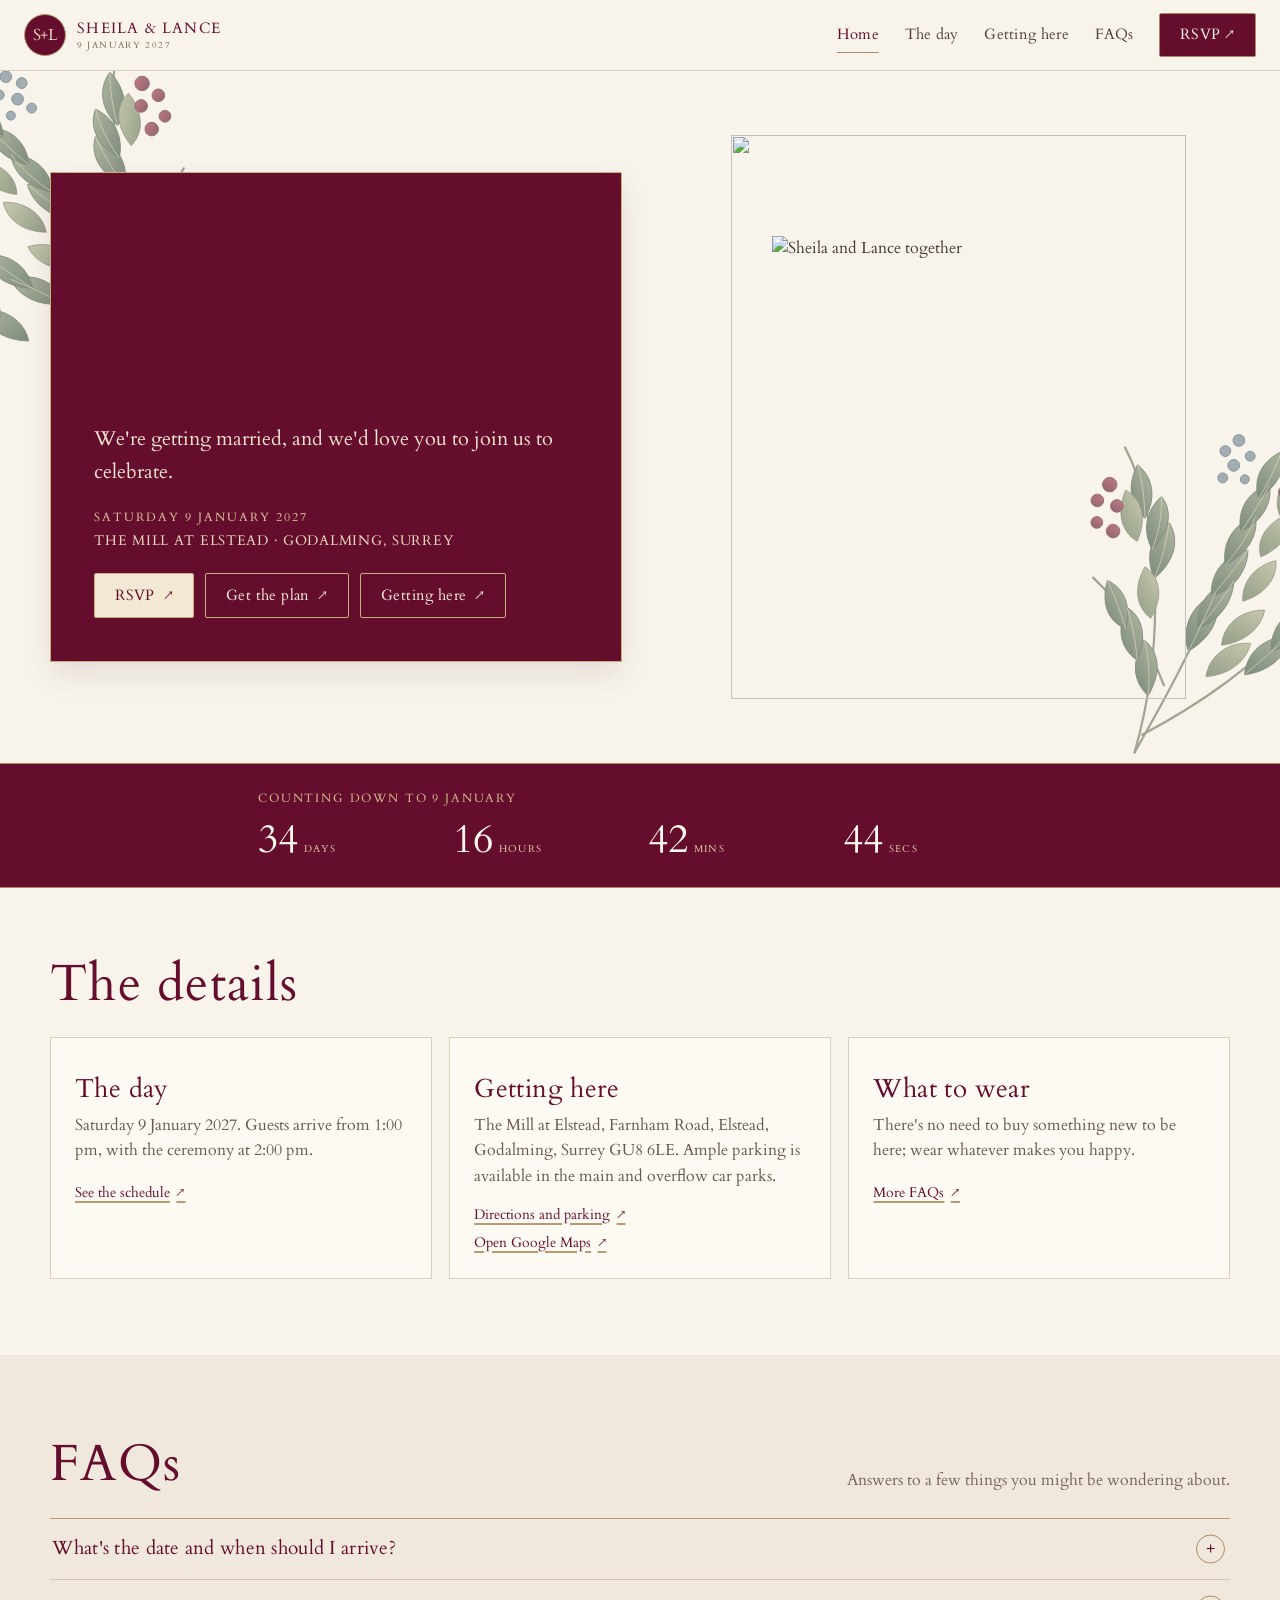
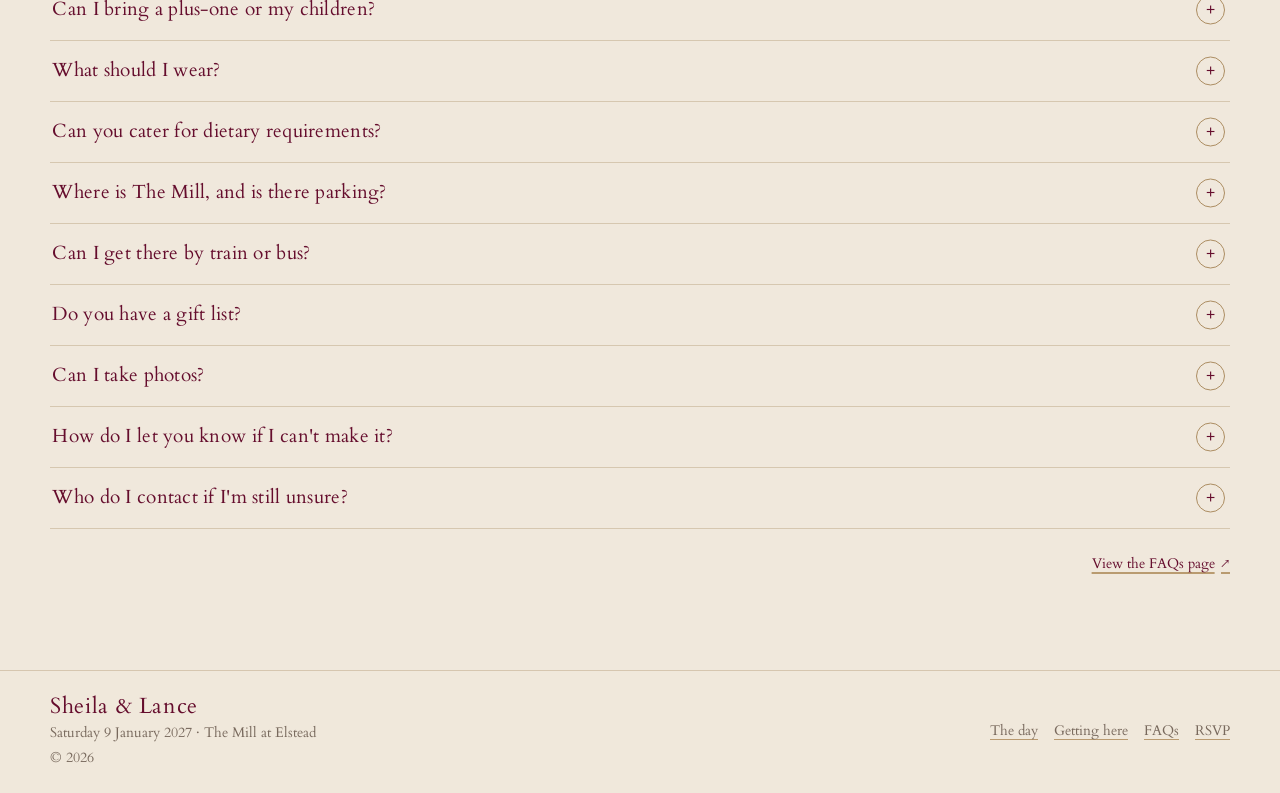
==== commit 629afceb: "Apply supplied wedding branding and refresh site copy" ====
--- a/index.html
+++ b/index.html
@@ -1,132 +1,50 @@
 <!doctype html>
-<html lang="en-GB">
-<head>
-  <meta charset="utf-8">
-  <meta name="viewport" content="width=device-width, initial-scale=1">
-  <meta name="theme-color" content="#fff8eb">
-  <meta name="description" content="Join Sheila and Lance to celebrate their wedding on Saturday 9 January 2027 at The Mill at Elstead, Surrey.">
-  <title>Sheila &amp; Lance's Wedding — 9 January 2027 | The Mill at Elstead</title>
-  <link rel="icon" href="./assets/images/brand-favicon.svg" type="image/svg+xml">
-  <link rel="stylesheet" href="./assets/css/styles.css?v=20261030-3">
-  <script type="module" src="./assets/js/site.js"></script>
+<html lang="en-GB"><head>
+<meta charset="utf-8"><meta name="viewport" content="width=device-width, initial-scale=1"><meta name="theme-color" content="#f8f4ec">
+<meta name="description" content="Join Sheila and Lance to celebrate their wedding on Saturday 9 January 2027 at The Mill at Elstead, Surrey."><title>Sheila &amp; Lance's Wedding — 9 January 2027 | The Mill at Elstead</title>
+<link rel="icon" href="./assets/images/brand-favicon.svg" type="image/svg+xml">
+<link rel="preconnect" href="https://fonts.googleapis.com"><link rel="preconnect" href="https://fonts.gstatic.com" crossorigin>
+<link href="https://fonts.googleapis.com/css2?family=Cardo:ital,wght@0,400;0,700;1,400;1,700&display=swap" rel="stylesheet">
+<link rel="stylesheet" href="./assets/css/styles.css?v=20261108-1">
+<script type="module" src="./assets/js/site.js"></script>
 </head>
-<body>
-  <a class="skip-link" href="#main">Skip to content</a>
-  <div class="top-ticker" aria-label="Wedding announcement">
-    <div class="ticker-track" aria-hidden="true">
-      <span>Love is in the air <b>✳</b> Save the date <b>✳</b> Come as you are <b>✳</b> Big feelings, bad dancing <b>✳</b></span>
-      <span>Love is in the air <b>✳</b> Save the date <b>✳</b> Come as you are <b>✳</b> Big feelings, bad dancing <b>✳</b></span>
-      <span>Love is in the air <b>✳</b> Save the date <b>✳</b> Come as you are <b>✳</b> Big feelings, bad dancing <b>✳</b></span>
-    </div>
-  </div>
-  <header class="site-header">
-    <div class="nav-wrap">
-      <a class="brand" href="./index.html" aria-label="Sheila and Lance, home">
-        <span class="brand-mark">S + L</span>
-        <span class="brand-copy">Sheila &amp; Lance<small>9 January 2027</small></span>
-      </a>
-      <button class="menu-toggle" type="button" data-menu-toggle aria-expanded="false" aria-controls="site-nav" aria-label="Open navigation menu">☰</button>
-      <nav class="site-nav" id="site-nav" data-site-nav aria-label="Main navigation">
-        <a href="./index.html" aria-current="page">Home</a>
-        <a href="./details.html">The day</a>
-        <a href="./travel.html">Getting here</a>
-        <a href="./faqs.html">FAQs</a>
-        <a class="nav-rsvp" href="./rsvp.html">RSVP <span aria-hidden="true">↗</span></a>
-      </nav>
-    </div>
-  </header>
-
-  <main id="main">
-    <section class="hero">
-      <div class="container hero-grid">
-        <div class="hero-copy">
-          <span class="hero-eyebrow"><span aria-hidden="true">✳</span> Our wedding invitation</span>
-          <h1 class="hero-title"><span>Sheila</span><span class="amp">+</span><span class="last-name">Lance</span></h1>
-          <img class="hero-scribble" src="./assets/images/sun-scribble.svg" alt="" aria-hidden="true">
-          <p class="lede">We found our favourite person. Now we want to throw a party about it. You're very much invited.</p>
-          <p class="kicker hero-date" data-wedding-date>Saturday 9 January 2027</p>
-          <p class="hero-venue">The Mill at Elstead <span aria-hidden="true">·</span> Godalming, Surrey</p>
-          <div class="button-row">
-            <a class="btn btn-primary" href="./rsvp.html">Save your seat <span aria-hidden="true">↗</span></a>
-            <a class="btn" href="./details.html">Get the plan <span aria-hidden="true">↓</span></a>
-          </div>
-
-        </div>
-        <div class="hero-art" aria-label="A photograph of The Mill at Elstead wedding venue">
-          <div class="hero-photo"><span class="tape" aria-hidden="true"></span><img src="https://www.millelstead.co.uk/-/media/sites/pubs-and-hotels/m/the-mill-at-elstead-_-p113/images/2024/exterior/2024-the-mill-at-elstead-046.jpg?h=1280&amp;hash=A4EE66CF734294F9D8D0F097907A7B39&amp;la=en&amp;w=1920" alt="The exterior of The Mill at Elstead beside the River Wey" loading="lazy" decoding="async"></div>
-          <div class="sticker sticker-sun">Good times<small>guaranteed-ish</small></div>
-          <div class="sticker sticker-date"><span>Save<br>the date</span><strong>09<br>01<br>27</strong></div>
-          <img class="hero-flower" src="./assets/images/flower-doodle.svg" alt="" aria-hidden="true">
-        </div>
-      </div>
-    </section>
-    <section class="countdown-band" aria-label="Countdown to the wedding"><div class="container">
-          <div class="countdown-panel" data-countdown aria-label="Countdown to the wedding">
-            <div class="countdown-label"><span>The big little countdown</span><span aria-hidden="true">✳ ✳ ✳</span></div>
-            <div class="countdown-grid">
-              <div class="time-unit"><strong data-time="days">000</strong><span>days</span></div>
-              <div class="time-unit"><strong data-time="hours">00</strong><span>hours</span></div>
-              <div class="time-unit"><strong data-time="minutes">00</strong><span>mins</span></div>
-              <div class="time-unit"><strong data-time="seconds">00</strong><span>secs</span></div>
-            </div>
-            <p data-countdown-finish hidden>It's today. Deep breaths. Find the confetti.</p>
-          </div>
-    </div></section>
-
-    <section class="intro-band" aria-label="Welcome note">
-      <div class="container intro-band-inner">
-        <span class="big-spark" aria-hidden="true">✳</span>
-        <p>A wedding, but make it us: a little bit fancy, a little bit silly, and full to the brim with our favourite people.</p>
-        <svg class="scribble-arrow" viewBox="0 0 110 60" aria-hidden="true"><path d="M4 39 Q40 9 86 28 M71 12 L89 28 L69 40" fill="none" stroke="#1d2331" stroke-width="4" stroke-linecap="round" stroke-linejoin="round"/></svg>
-      </div>
-    </section>
-
-    <section class="section">
-      <div class="container">
-        <div class="section-heading">
-          <div><span class="kicker">The need-to-knows</span><h2>Little bit of<br>logistics.</h2></div>
-          <p>The useful stuff, wrapped in a paper bow. Tap through for the full details.</p>
-        </div>
-        <div class="quick-grid">
-          <article class="paper-card quick-card">
-            <span class="card-tag">01 / The when</span>
-            <img class="quick-illustration" src="./assets/images/sun-scribble.svg" alt="" aria-hidden="true">
-            <h3>Saturday<br>9 January 2027</h3>
-            <p>Arrive from 1pm, with the ceremony at 2pm. Cheers, dinner, then dancing like nobody's keeping score.</p>
-            <a class="text-link" href="./details.html">See the schedule <span aria-hidden="true">↗</span></a>
-          </article>
-          <article class="paper-card quick-card">
-            <span class="card-tag">02 / The where</span>
-            <img class="quick-illustration" src="./assets/images/map-scribble.svg" alt="" aria-hidden="true">
-            <h3>The Mill</h3>
-            <p>The Mill at Elstead, Farnham Road, Elstead, Godalming, Surrey GU8 6LE. Ample parking is available in the main and overflow car parks.</p>
-            <a class="text-link" href="./travel.html">Plan your journey <span aria-hidden="true">↗</span></a>
-          </article>
-          <article class="paper-card quick-card">
-            <span class="card-tag">03 / The look</span>
-            <img class="quick-illustration" src="./assets/images/flower-doodle.svg" alt="" aria-hidden="true">
-            <h3>Colour is<br>encouraged</h3>
-            <p>Wear something that makes you feel great. Comfortable shoes for the dance floor are a strong idea.</p>
-            <a class="text-link" href="./details.html#dress-code">Dress-code notes <span aria-hidden="true">↗</span></a>
-          </article>
-        </div>
-      </div>
-    </section>
-
-    <section class="closing-band">
-      <div class="container">
-        <h2>You're our<br>kind of people.</h2>
-        <p>Let us know if you can make it. We'll save you a little bit of cake either way.</p>
-        <a class="btn btn-primary" href="./rsvp.html">RSVP to the party <span aria-hidden="true">↗</span></a>
-      </div>
-    </section>
-  </main>
-
-  <footer class="site-footer">
-    <div class="container footer-inner">
-      <div><div class="footer-brand">Sheila + Lance / 9 January 2027</div><p>Made with love, a glue stick, and an unreasonable amount of excitement.</p><p>© <span data-current-year>2026</span> · Saturday 9th January 2027</p></div>
-      <div class="footer-links"><a href="./details.html">The day</a><a href="./travel.html">Travel</a><a href="./faqs.html">FAQs</a><a href="./rsvp.html">RSVP</a></div>
-    </div>
-  </footer>
-</body>
-</html>
+<body><a class="skip-link" href="#main">Skip to content</a>
+<header class="site-header"><div class="nav-wrap">
+<a class="brand" href="./index.html" aria-label="Sheila and Lance, home"><span class="brand-mark">S+L</span><span class="brand-copy">Sheila &amp; Lance<small>9 January 2027</small></span></a>
+<button class="menu-toggle" type="button" data-menu-toggle aria-expanded="false" aria-controls="site-nav" aria-label="Open navigation menu">☰</button>
+<nav class="site-nav" id="site-nav" data-site-nav aria-label="Main navigation">
+<a href="./index.html" aria-current="page">Home</a><a href="./details.html">The day</a><a href="./travel.html">Getting here</a><a href="./faqs.html">FAQs</a><a class="nav-rsvp" href="./rsvp.html">RSVP <span aria-hidden="true">↗</span></a>
+</nav></div></header>
+<main id="main">
+<section class="hero hero-invitation"><div class="container hero-grid">
+<div class="hero-copy">
+<img class="hero-wordmark" src="./assets/images/sheila-lance-wordmark.webp" alt="Sheila and Lance">
+<p class="lede">We're getting married, and we'd love you to join us to celebrate.</p>
+<p class="kicker hero-date" data-wedding-date>Saturday 9 January 2027</p>
+<p class="hero-venue">The Mill at Elstead · Godalming, Surrey</p>
+<div class="button-row"><a class="btn btn-primary" href="./rsvp.html">RSVP <span aria-hidden="true">↗</span></a><a class="btn" href="./details.html">Get the plan <span aria-hidden="true">↗</span></a><a class="btn btn-light" href="./travel.html#venue">Getting here <span aria-hidden="true">↗</span></a></div>
+</div>
+<div class="hero-art"><img class="hero-couple-photo" src="./assets/images/sheila-lance-couple.webp" alt="Sheila and Lance together" fetchpriority="high" decoding="async"><img class="hero-floral-frame" src="./assets/images/floral-frame.webp" alt="" aria-hidden="true"></div>
+</div></section>
+<section class="countdown-band" aria-label="Countdown to the wedding"><div class="container"><div class="countdown-panel" data-countdown aria-label="Countdown to the wedding">
+<div class="countdown-label"><span>Counting down to 9 January</span></div>
+<div class="countdown-grid"><div class="time-unit"><strong data-time="days">000</strong><span>days</span></div><div class="time-unit"><strong data-time="hours">00</strong><span>hours</span></div><div class="time-unit"><strong data-time="minutes">00</strong><span>mins</span></div><div class="time-unit"><strong data-time="seconds">00</strong><span>secs</span></div></div>
+<p data-countdown-finish hidden>It's today. We can't wait to see you.</p></div></div></section>
+<section class="section home-details"><div class="container"><div class="section-heading"><h2>The details</h2></div>
+<div class="quick-grid">
+<article class="paper-card quick-card"><h3>The day</h3><p>Saturday 9 January 2027. Guests arrive from 1:00 pm, with the ceremony at 2:00 pm.</p><a class="text-link" href="./details.html">See the schedule <span aria-hidden="true">↗</span></a></article>
+<article class="paper-card quick-card quick-card-venue"><h3>Getting here</h3><p>The Mill at Elstead, Farnham Road, Elstead, Godalming, Surrey GU8 6LE. Ample parking is available in the main and overflow car parks.</p><div class="home-location-links"><a class="text-link" href="./travel.html#venue">Directions and parking <span aria-hidden="true">↗</span></a><a class="text-link" href="https://www.google.com/maps/search/?api=1&amp;query=The%20Mill%20at%20Elstead%2C%20Farnham%20Road%2C%20Elstead%2C%20Godalming%2C%20Surrey%20GU8%206LE" target="_blank" rel="noopener noreferrer">Open Google Maps <span aria-hidden="true">↗</span></a></div></article>
+<article class="paper-card quick-card"><h3>What to wear</h3><p>There's no need to buy something new to be here; wear whatever makes you happy.</p><a class="text-link" href="./faqs.html">More FAQs <span aria-hidden="true">↗</span></a></article>
+</div></div></section>
+<section class="section home-faqs" id="faqs"><div class="container"><div class="section-heading"><h2>FAQs</h2><p>Answers to a few things you might be wondering about.</p></div><div class="faq-list">
+<details class="faq-item"><summary>What's the date and when should I arrive?</summary><div class="faq-answer"><p>It's Saturday 9 January 2027. Guests are welcome from 1:00 pm, with the ceremony planned for 2:00 pm. The <a href="./details.html">day page</a> has the full running order.</p></div></details>
+<details class="faq-item"><summary>Can I bring a plus-one or my children?</summary><div class="faq-answer"><p>Your invitation link shows who's included in your party. Please RSVP for the people listed there so we can get the headcount right. If something has changed, contact the couple before submitting.</p></div></details>
+<details class="faq-item"><summary>What should I wear?</summary><div class="faq-answer"><p>There's no need to buy something new to be here; wear whatever makes you happy. A layer for the evening is a good idea.</p></div></details>
+<details class="faq-item"><summary>Can you cater for dietary requirements?</summary><div class="faq-answer"><p>Yes — please add allergies, dietary needs or other important food notes in the RSVP form. We'll confirm the final menu and contact you directly if we need to clarify anything.</p></div></details>
+<details class="faq-item"><summary>Where is The Mill, and is there parking?</summary><div class="faq-answer"><p>We're celebrating at The Mill at Elstead, Farnham Road, Elstead, Godalming, Surrey GU8 6LE. There's ample parking at the venue, with spaces in both the main and overflow car parks. <a href="./travel.html">See directions and parking details</a>, or <a href="https://www.google.com/maps/search/?api=1&amp;query=The%20Mill%20at%20Elstead%2C%20Farnham%20Road%2C%20Elstead%2C%20Godalming%2C%20Surrey%20GU8%206LE" target="_blank" rel="noopener noreferrer">open the location in Google Maps ↗</a>.</p></div></details>
+<details class="faq-item"><summary>Can I get there by train or bus?</summary><div class="faq-answer"><p>Farnham and Godalming are the nearest train stations, both around five miles from the venue, so you'll need to arrange a taxi for the onward journey. There is also a limited bus service through Elstead, including route 46. Please check current timetables and arrange your own return transport in advance, particularly for after the 11:00 pm finish. <a href="./travel.html">More travel information ↗</a></p></div></details>
+<details class="faq-item"><summary>Do you have a gift list?</summary><div class="faq-answer"><p>No gift list, no registry and absolutely no pressure to bring a present. All we wish for is to celebrate with you.</p></div></details>
+<details class="faq-item"><summary>Can I take photos?</summary><div class="faq-answer"><p>We'd love everyone to be present during the ceremony, so please keep phones away until afterwards. After that, feel free to take photos and share them with us.</p></div></details>
+<details class="faq-item"><summary>How do I let you know if I can't make it?</summary><div class="faq-answer"><p>Use your personal RSVP link and choose “Sorry, I can't”. If you have already submitted a response, let Sheila or Lance know directly.</p></div></details>
+<details class="faq-item"><summary>Who do I contact if I'm still unsure?</summary><div class="faq-answer"><p>Call or message Sheila on 07811 823499 or Lance on 07875 551247.</p></div></details></div><p class="home-faq-more"><a class="text-link" href="./faqs.html">View the FAQs page <span aria-hidden="true">↗</span></a></p></div></section>
+</main><footer class="site-footer"><div class="container footer-inner"><div><div class="footer-brand">Sheila &amp; Lance</div><p>Saturday 9 January 2027 · The Mill at Elstead</p><p>© <span data-current-year>2026</span></p></div><div class="footer-links"><a href="./details.html">The day</a><a href="./travel.html">Getting here</a><a href="./faqs.html">FAQs</a><a href="./rsvp.html">RSVP</a></div></div></footer></body></html>
--- a/assets/css/styles.css
+++ b/assets/css/styles.css
@@ -1111,3 +1111,145 @@
   .guest-rsvp-card legend { margin-bottom: .8rem; }
   .guest-rsvp-name { font-size: 1.25rem; }
 }
+
+
+/* Designer refresh — Cardo typography, invitation-led layout and supplied watercolour artwork. */
+:root {
+  --font-display: "Coldiac", "Cardo", Georgia, serif;
+  --font-body: "Cardo", Georgia, serif;
+  --paper: #f8f4ec; --paper-deep: #eee5d7; --ink: #4b1727;
+  --blue: #650d2d; --blue-dark: #4b0922; --coral: #a98960;
+  --yellow: #c8ad80; --line: rgba(105,65,58,.22);
+}
+body { font-family: var(--font-body); background: var(--paper); color: #463834; }
+main { overflow: visible; }
+.top-ticker { display: none !important; }
+.site-header { background: #f8f4ec; border-bottom: 1px solid rgba(160,129,91,.35); }
+.site-nav a { font: 400 .95rem/1.3 var(--font-body); letter-spacing: .02em; }
+.site-nav .nav-rsvp { border: 1px solid #a98960; border-radius: 2px; background: var(--blue); box-shadow: none; color: #f7eddd; }
+.brand { letter-spacing: .02em; }
+.brand-mark { width: 42px; height: 42px; border: 1px solid #b99b70; border-radius: 50%; background: var(--blue); color: #ead9b9; box-shadow: none; transform: none; font: 1rem/1 var(--font-display); }
+.brand-copy { color: var(--blue); font: 500 .94rem/1.1 var(--font-display); letter-spacing: .08em; }
+.brand-copy small { color: #806b54; font: 500 .58rem/1.1 var(--font-body); letter-spacing: .17em; }
+.kicker::before { content: none; }
+.kicker { color: #9a7a57; font: 400 .7rem/1.4 var(--font-body); letter-spacing: .16em; }
+.display-title { color: var(--blue); font: 400 clamp(2.8rem,6vw,5rem)/1.08 var(--font-display); text-transform: none; letter-spacing: .015em; }
+.display-title .outline { color: inherit; -webkit-text-stroke: 0; }
+.lede { font: 400 clamp(1rem,1.5vw,1.16rem)/1.65 var(--font-body); color: #5d4d45; }
+.section { padding: clamp(3rem,6vw,5rem) 0; }
+.section-heading { margin-bottom: 1.5rem; }
+.section-heading h2 { color: var(--blue); font: 400 clamp(2rem,4vw,3.4rem)/1.12 var(--font-display); text-transform: none; }
+.section-heading p { color: #766459; font: 400 1rem/1.6 var(--font-body); max-width: none; }
+.btn,.btn-primary,.btn-coral {
+  min-height: 45px; padding: .72rem 1.25rem; border: 1px solid #aa895f;
+  border-radius: 2px; box-shadow: none; font: 400 .95rem/1.25 var(--font-body);
+  letter-spacing: .025em; transition: background .16s ease,color .16s ease;
+}
+.btn { background: transparent; color: var(--blue); }
+.btn:hover { transform: none; background: #eee4d5; box-shadow: none; }
+.btn-primary,.site-nav .nav-rsvp { background: var(--blue); color: #fbf2e4; }
+.btn-primary:hover { background: #7c1a3a; color: white; }
+
+/* Home: supplied logo on burgundy stationery, with supplied portrait inside the watercolour frame. */
+.hero-invitation { padding: clamp(2.3rem,5vw,4rem) 0; background: var(--paper); }
+.hero-invitation .hero-grid { grid-template-columns: minmax(0,1fr) minmax(320px,.95fr); gap: clamp(2rem,5vw,4.5rem); align-items: center; }
+.hero-invitation .hero-copy {
+  padding: clamp(1.5rem,4vw,2.7rem); background: var(--blue);
+  border: 1px solid #c8ad80; box-shadow: 0 12px 28px rgba(60,23,34,.1); color: #f7eddd;
+}
+.hero-wordmark { display: block; width: min(100%,570px); height: auto; margin: 0 auto 1.2rem; }
+.hero-invitation .lede { color: #f0e4d0; max-width: 500px; font-size: clamp(1.05rem,1.7vw,1.24rem); }
+.hero-invitation .hero-date { display: block; margin: 1.25rem 0 .3rem; color: #dec69d; font: 400 .78rem/1.4 var(--font-body); letter-spacing: .16em; text-transform: uppercase; }
+.hero-venue { color: #e8d8bd; font: 400 .9rem/1.45 var(--font-body); letter-spacing: .05em; }
+.hero-invitation .button-row { gap: .7rem; margin-top: 1.3rem; }
+.hero-invitation .btn { border-color: #c8ad80; color: #f8efdf; }
+.hero-invitation .btn-primary { background: #f3e8d3; color: var(--blue); }
+.hero-invitation .btn-light { background: transparent; }
+.hero-invitation .btn:hover { background: #e8d9bf; color: var(--blue); }
+.hero-art { position: relative; width: min(100%,455px); min-height: 0; aspect-ratio: 978 / 1212; margin: 0 auto; isolation: isolate; }
+.hero-couple-photo { position: absolute; z-index: 1; top: 18%; left: 9%; width: 82%; height: 67%; object-fit: cover; object-position: center 43%; }
+.hero-floral-frame { position: absolute; z-index: 2; inset: 0; width: 100%; height: 100%; object-fit: contain; pointer-events: none; }
+.countdown-band { padding: 1.5rem 0; background: var(--blue); border-block: 1px solid #a98960; }
+.countdown-band::before,.countdown-band::after { content: none; }
+.countdown-panel { max-width: 780px; margin: 0 auto; padding: .2rem .5rem; border: 0; background: transparent; box-shadow: none; transform: none; color: #f7eddd; }
+.countdown-label { color: #e1cda9; font: 400 .72rem/1.4 var(--font-body); letter-spacing: .16em; text-transform: uppercase; }
+.countdown-grid { gap: 1rem; }
+.time-unit strong { color: #fff8ed; font: 400 clamp(1.7rem,3.3vw,2.5rem)/1 var(--font-display); }
+.time-unit span { color: #dfc8a2; font: 400 .64rem/1.2 var(--font-body); }
+.home-details { padding-top: clamp(2.7rem,5vw,4rem); }
+.quick-grid { display: grid; grid-template-columns: repeat(3,minmax(0,1fr)); gap: 1.1rem; }
+.quick-card,.quick-card:nth-child(n) { padding: 1.5rem; border: 1px solid rgba(164,134,93,.38); border-radius: 0; background: rgba(255,253,248,.72); box-shadow: none; transform: none; }
+.quick-card h3 { color: var(--blue); font: 400 1.65rem/1.2 var(--font-display); text-transform: none; }
+.quick-card p { color: #68584e; font: 400 .98rem/1.6 var(--font-body); }
+.quick-illustration { display: none; }
+.home-location-links { display: grid; gap: .45rem; margin-top: .8rem; }
+.text-link { color: var(--blue); font: 400 .9rem/1.45 var(--font-body); text-underline-offset: 4px; text-decoration-color: #b99b70; }
+.home-faqs { background: #f0e8dc; }
+.home-faqs .section-heading { display: flex; justify-content: space-between; align-items: end; }
+.home-faq-more { margin-top: 1.4rem; text-align: right; }
+
+/* Interior pages: simple title panels, no breadcrumbs or outlined display type. */
+.page-hero { min-height: 0; padding: clamp(2.5rem,5vw,3.8rem) 0; background: var(--blue); text-align: center; border-bottom: 1px solid #ad8d62; }
+.page-hero .display-title { margin: .2rem auto; color: #f5e8d2; font: 400 clamp(2.8rem,5.5vw,4.7rem)/1.08 var(--font-display); text-transform: none; }
+.page-hero .lede { margin: .65rem auto 0; color: #eadcc7; }
+.page-hero::before,.page-hero::after { content: none; }
+.timeline-date { margin: 0 0 1rem; color: #927450; font: 400 .8rem/1.4 var(--font-body); letter-spacing: .16em; text-transform: uppercase; text-align: center; }
+.details-layout { display: block; }
+.details-timeline-wrap { width: min(900px,100%); margin: 0 auto; }
+.timeline { border-top: 1px solid #b89b70; }
+.timeline-item { grid-template-columns: 110px 24px minmax(0,1fr); gap: .9rem; padding: 1.1rem 0; border-bottom: 1px solid rgba(164,134,93,.25); }
+.timeline-time { color: var(--blue); font: 400 1.15rem/1.3 var(--font-display); text-transform: none; }
+.timeline-marker::before { width: 9px; height: 9px; border: 1px solid #9b784d; background: #8f1738; }
+.timeline-marker::after { background: rgba(167,135,91,.4); }
+.timeline-copy h3 { color: var(--blue); font: 400 1.35rem/1.25 var(--font-display); text-transform: none; }
+.timeline-copy p { margin-top: .3rem; color: #69594f; font: 400 .97rem/1.6 var(--font-body); }
+.travel-hero { min-height: clamp(290px,34vw,410px); }
+.travel-hero-copy { width: min(390px,100%); padding: 1.8rem 2rem; border: 1px solid #c5a879; background: var(--blue); }
+.travel-hero-copy .display-title { color: #f6ead3; font: 400 clamp(2.6rem,4.3vw,3.7rem)/1.08 var(--font-display); }
+.travel-hero-copy .lede { color: #eee0ca; font: 400 1rem/1.55 var(--font-body); }
+.venue-intro { scroll-margin-top: 100px; }
+.travel-card,.travel-card:nth-child(n) { background: transparent; border-top: 1px solid rgba(164,134,93,.3); box-shadow: none; }
+.travel-card h3 { color: var(--blue); font: 400 1.45rem/1.2 var(--font-display); text-transform: none; }
+.travel-card p { color: #67584e; font: 400 .96rem/1.6 var(--font-body); }
+.faq-layout { display: block; width: min(900px,100%); margin-inline: auto; }
+.faq-list { border-top: 1px solid #b99b70; }
+.faq-item { border-bottom: 1px solid rgba(164,134,93,.34); }
+.faq-item summary { padding: 1.05rem 3.2rem 1.05rem .15rem; color: var(--blue); font: 400 1.18rem/1.4 var(--font-display); }
+.faq-item summary::after { border: 1px solid #ac8d62; border-radius: 50%; background: transparent; color: var(--blue); }
+.faq-item[open] summary::after { background: var(--blue); color: #f8efe0; }
+.faq-answer { max-width: 790px; padding: 0 .4rem 1.1rem .15rem; color: #68584e; font: 400 .97rem/1.6 var(--font-body); }
+.faq-answer a { color: var(--blue); text-decoration-color: #b99b70; }
+.closing-band { display: none !important; }
+.site-footer { padding: 1.5rem 0; border-top: 1px solid rgba(164,134,93,.35); background: #f0e8db; color: var(--blue); }
+.footer-brand { color: var(--blue); font: 400 1.35rem/1.15 var(--font-display); text-transform: none; }
+.footer-inner p,.footer-links a { color: #78695d; font: 400 .85rem/1.45 var(--font-body); }
+.rsvp-paper .rsvp-error .kicker { display: none; }
+.rsvp-paper .rsvp-title { font: 400 clamp(2.6rem,5.6vw,4.3rem)/1.08 var(--font-display); text-transform: none; }
+.rsvp-paper .rsvp-content .kicker { display: none; }
+
+@media (max-width: 860px) {
+  .hero-invitation .hero-grid { grid-template-columns: minmax(0,1fr) minmax(290px,.9fr); gap: 1.3rem; }
+}
+@media (max-width: 640px) {
+  .hero-invitation { padding: 1.5rem 0 2rem; }
+  .hero-invitation .hero-grid { grid-template-columns: 1fr; gap: 1.2rem; }
+  .hero-invitation .hero-copy { padding: 1.4rem 1.1rem; }
+  .hero-wordmark { max-width: 430px; }
+  .hero-art { width: min(100%,370px); }
+  .hero-invitation .button-row { display: grid; grid-template-columns: repeat(2,minmax(0,1fr)); }
+  .hero-invitation .button-row .btn:first-child { grid-column: 1 / -1; }
+  .quick-grid { grid-template-columns: 1fr; gap: .8rem; }
+  .home-faqs .section-heading { display: block; }
+  .home-faq-more { text-align: left; }
+  .page-hero { padding: 2.4rem 0; }
+  .page-hero .display-title { font-size: clamp(2.5rem,11vw,3.7rem); }
+  .timeline-item { grid-template-columns: 74px 14px minmax(0,1fr); gap: .45rem; padding: .9rem 0; }
+  .timeline-time { font-size: .98rem; }
+  .timeline-copy h3 { font-size: 1.15rem; }
+  .timeline-copy p { font-size: .88rem; }
+  .travel-hero { min-height: 360px; align-items: end; justify-content: center; padding: 1rem; }
+  .travel-hero-copy { width: min(420px,100%); padding: 1.3rem 1.1rem; }
+  .venue-intro { grid-template-columns: 1fr; gap: 1rem; }
+  .faq-item summary { font-size: 1.05rem; }
+  .rsvp-shell { width: calc(100% - 1.5rem); }
+}
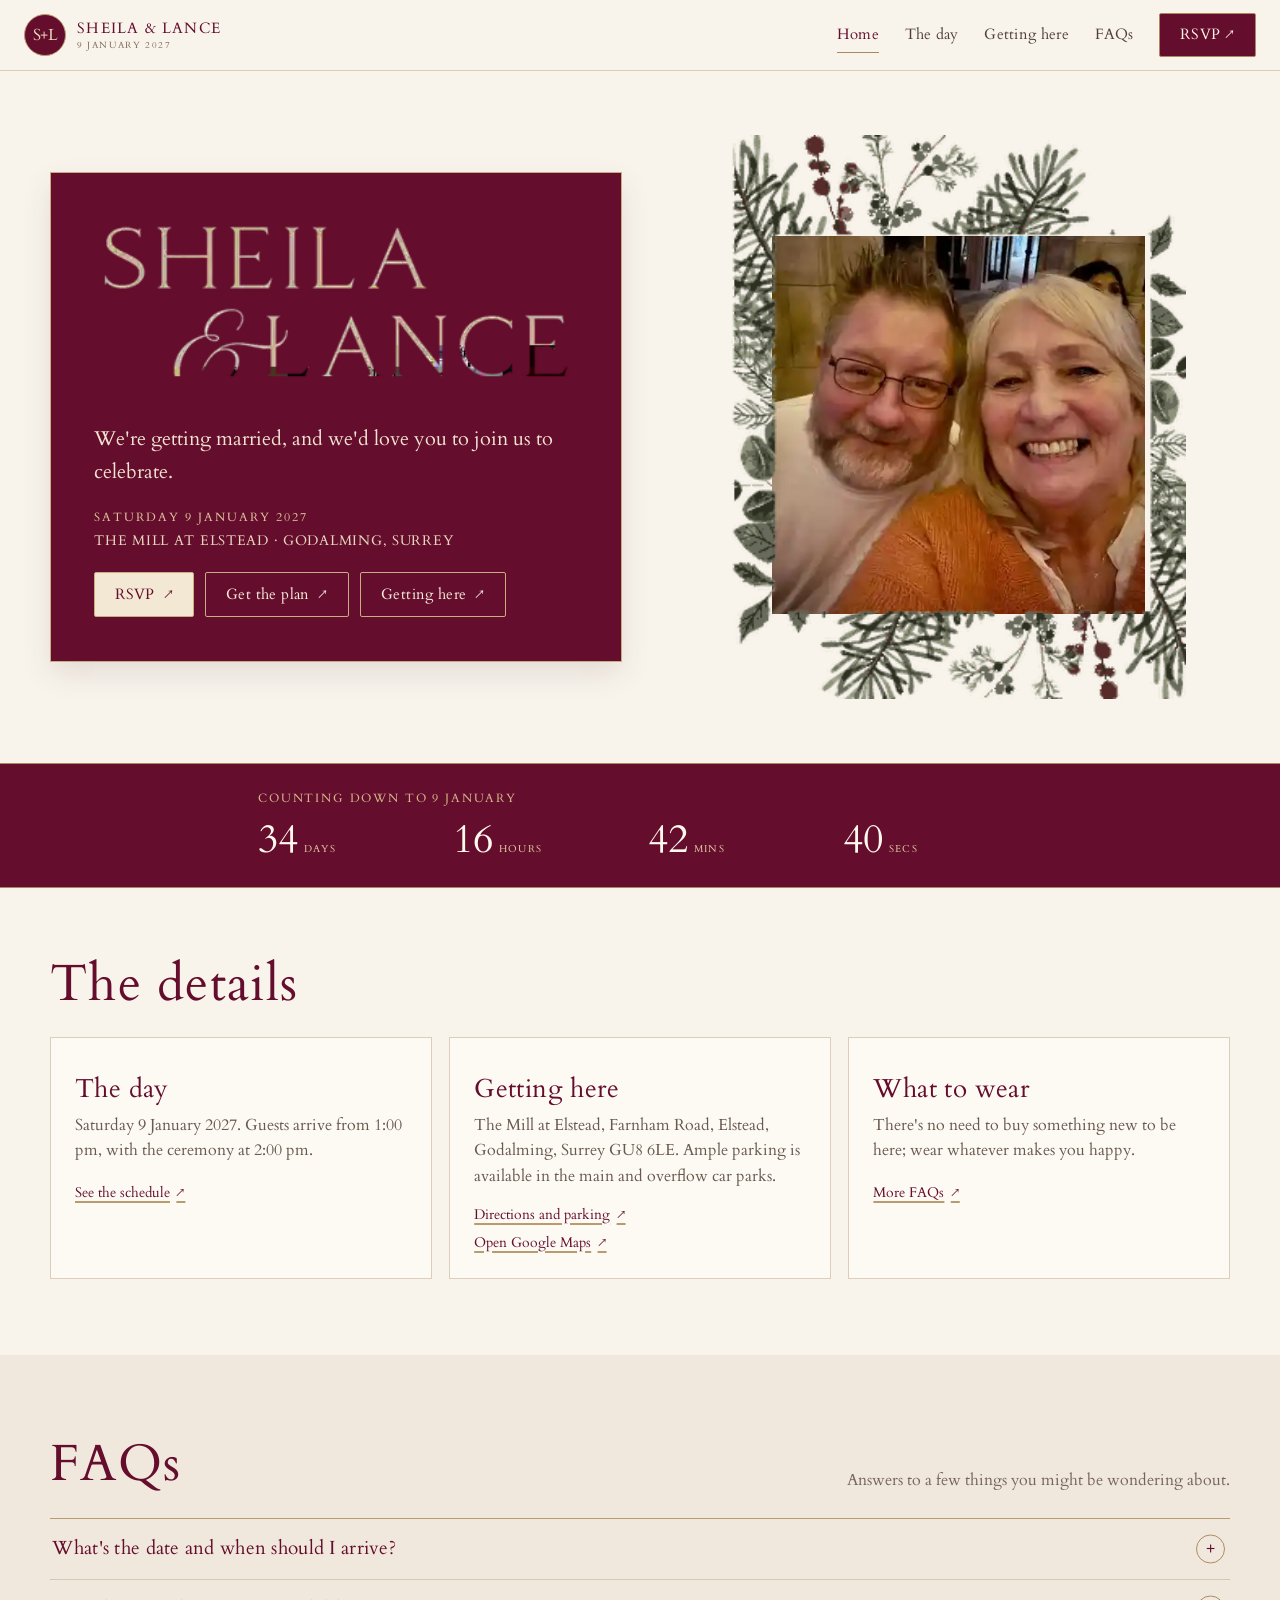
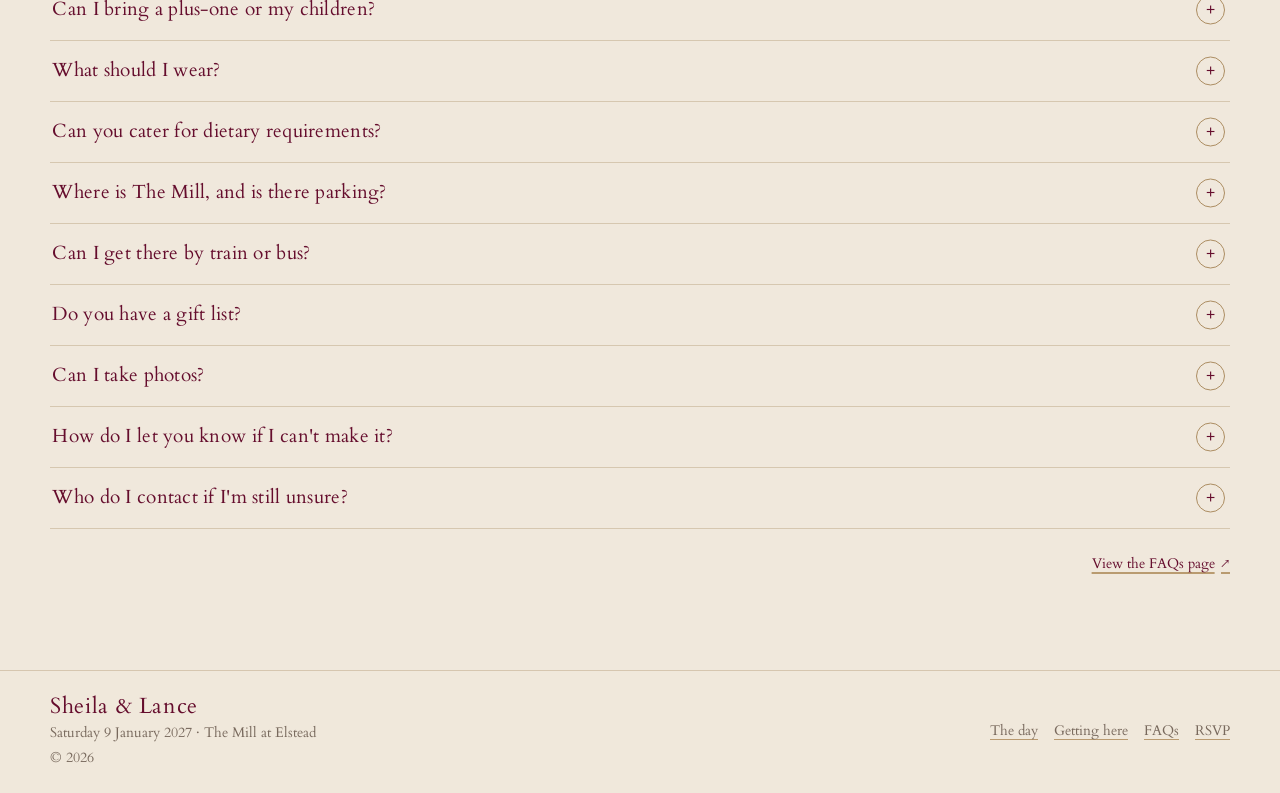
==== commit a94c0add: "Repair homepage image assets" ====
--- a/index.html
+++ b/index.html
@@ -5,7 +5,7 @@
 <link rel="icon" href="./assets/images/brand-favicon.svg" type="image/svg+xml">
 <link rel="preconnect" href="https://fonts.googleapis.com"><link rel="preconnect" href="https://fonts.gstatic.com" crossorigin>
 <link href="https://fonts.googleapis.com/css2?family=Cardo:ital,wght@0,400;0,700;1,400;1,700&display=swap" rel="stylesheet">
-<link rel="stylesheet" href="./assets/css/styles.css?v=20261108-1">
+<link rel="stylesheet" href="./assets/css/styles.css?v=20261108-2">
 <script type="module" src="./assets/js/site.js"></script>
 </head>
 <body><a class="skip-link" href="#main">Skip to content</a>
--- a/assets/css/styles.css
+++ b/assets/css/styles.css
@@ -1253,3 +1253,11 @@
   .faq-item summary { font-size: 1.05rem; }
   .rsvp-shell { width: calc(100% - 1.5rem); }
 }
+
+
+/* Use the couple's watercolour frame as the hero decoration; remove the previous SVG sprays. */
+.hero-invitation::before,
+.hero-invitation::after {
+  content: none;
+  display: none;
+}
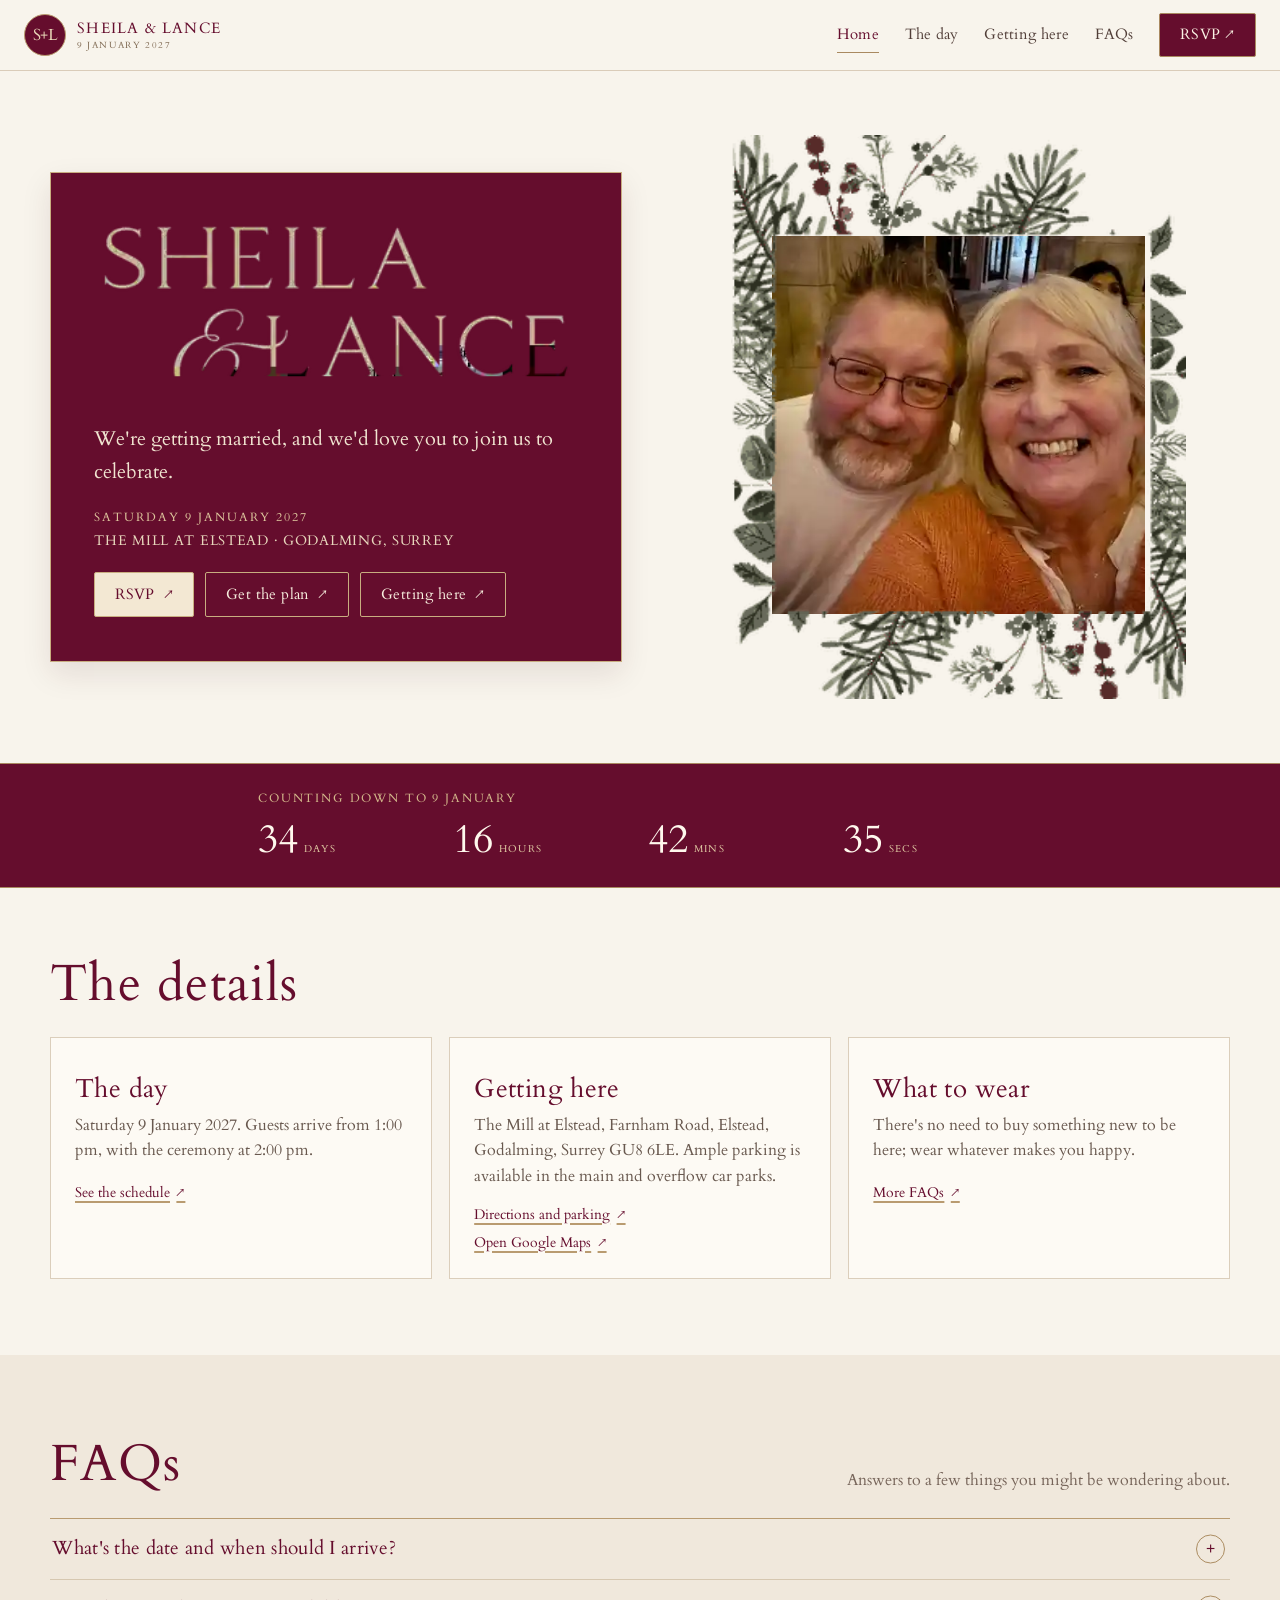
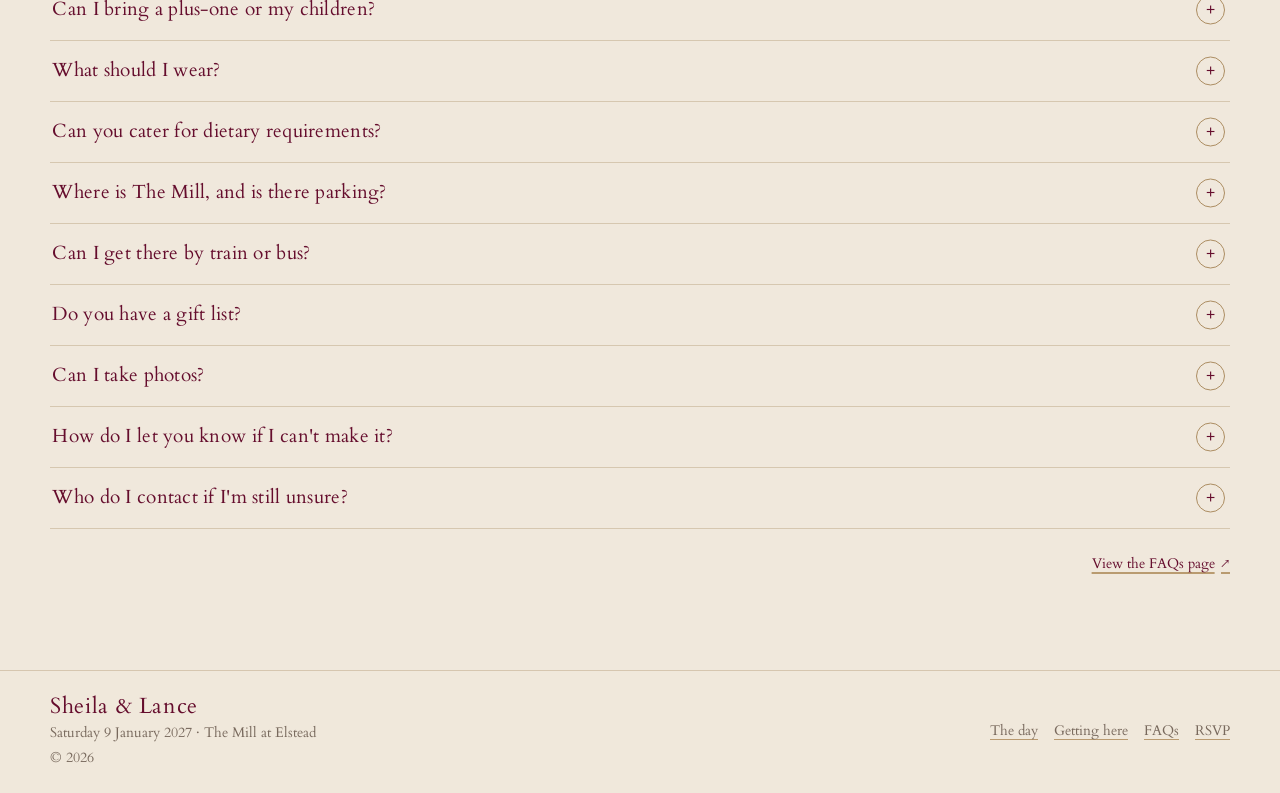
==== commit 46fd53d8: "Bust cache for repaired homepage images" ====
--- a/index.html
+++ b/index.html
@@ -18,13 +18,13 @@
 <main id="main">
 <section class="hero hero-invitation"><div class="container hero-grid">
 <div class="hero-copy">
-<img class="hero-wordmark" src="./assets/images/sheila-lance-wordmark.webp" alt="Sheila and Lance">
+<img class="hero-wordmark" src="./assets/images/sheila-lance-wordmark.webp?v=20261108-2" alt="Sheila and Lance">
 <p class="lede">We're getting married, and we'd love you to join us to celebrate.</p>
 <p class="kicker hero-date" data-wedding-date>Saturday 9 January 2027</p>
 <p class="hero-venue">The Mill at Elstead · Godalming, Surrey</p>
 <div class="button-row"><a class="btn btn-primary" href="./rsvp.html">RSVP <span aria-hidden="true">↗</span></a><a class="btn" href="./details.html">Get the plan <span aria-hidden="true">↗</span></a><a class="btn btn-light" href="./travel.html#venue">Getting here <span aria-hidden="true">↗</span></a></div>
 </div>
-<div class="hero-art"><img class="hero-couple-photo" src="./assets/images/sheila-lance-couple.webp" alt="Sheila and Lance together" fetchpriority="high" decoding="async"><img class="hero-floral-frame" src="./assets/images/floral-frame.webp" alt="" aria-hidden="true"></div>
+<div class="hero-art"><img class="hero-couple-photo" src="./assets/images/sheila-lance-couple.webp?v=20261108-2" alt="Sheila and Lance together" fetchpriority="high" decoding="async"><img class="hero-floral-frame" src="./assets/images/floral-frame.webp?v=20261108-2" alt="" aria-hidden="true"></div>
 </div></section>
 <section class="countdown-band" aria-label="Countdown to the wedding"><div class="container"><div class="countdown-panel" data-countdown aria-label="Countdown to the wedding">
 <div class="countdown-label"><span>Counting down to 9 January</span></div>
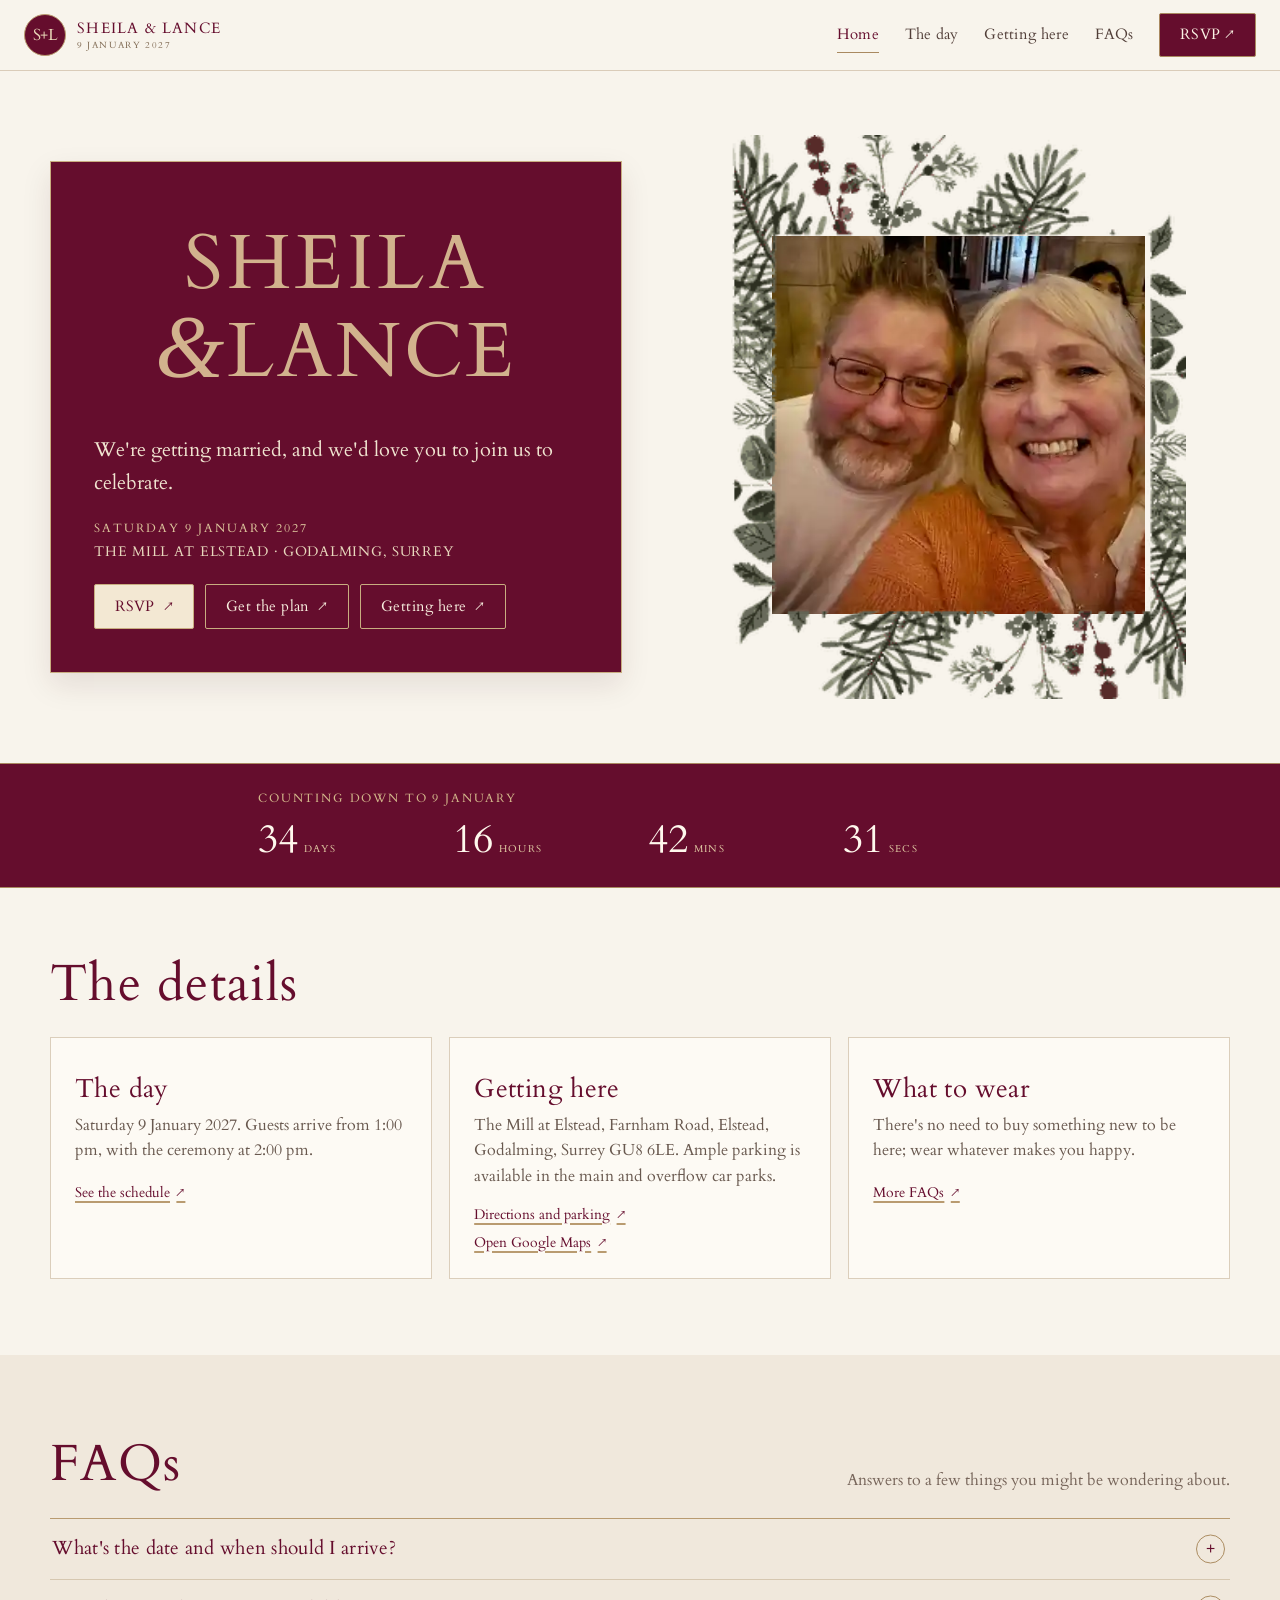
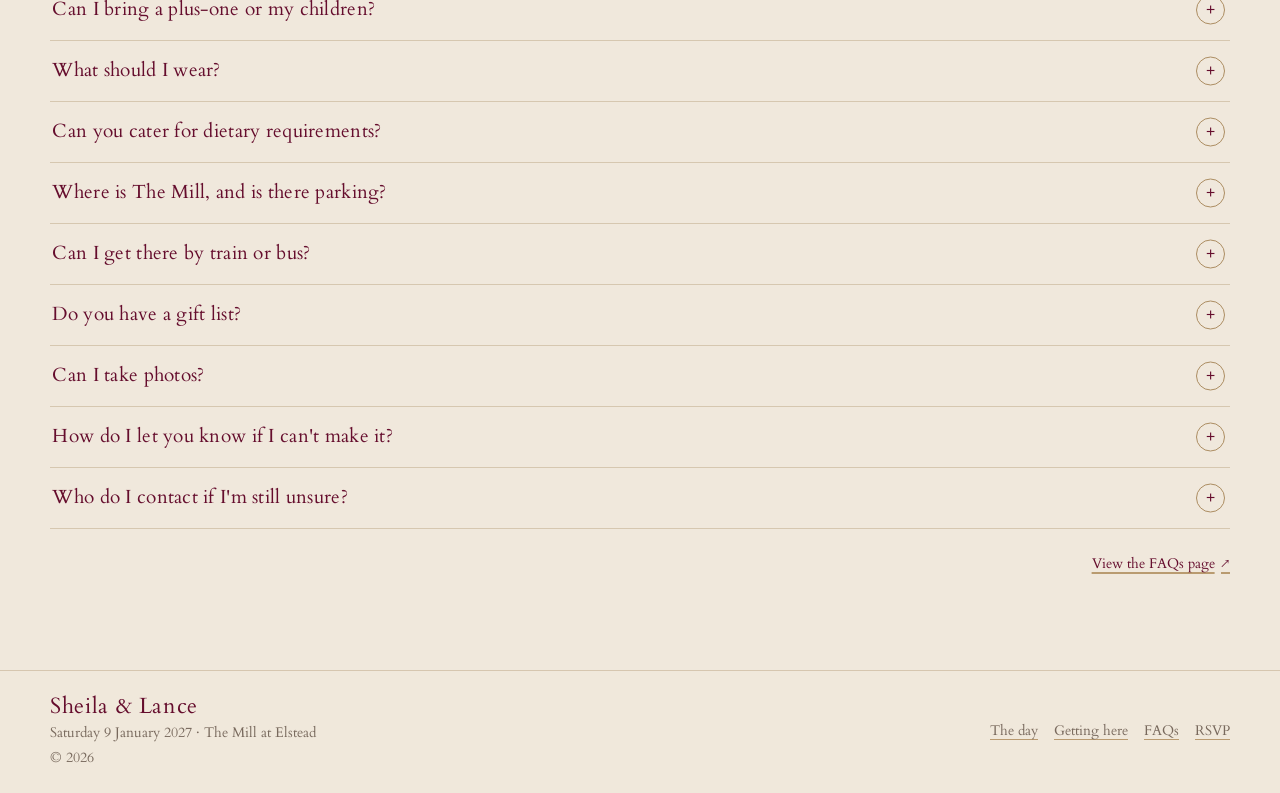
==== commit fc0fbc3c: "Replace translucent homepage wordmark with solid vector lettering" ====
--- a/index.html
+++ b/index.html
@@ -18,7 +18,13 @@
 <main id="main">
 <section class="hero hero-invitation"><div class="container hero-grid">
 <div class="hero-copy">
-<img class="hero-wordmark" src="./assets/images/sheila-lance-wordmark.webp?v=20261108-2" alt="Sheila and Lance">
+<svg class="hero-wordmark" viewBox="0 0 1200 520" role="img" aria-labelledby="hero-wordmark-title" xmlns="http://www.w3.org/2000/svg">
+< title id="hero-wordmark-title">Sheila &amp; Lance</ title>
+<g fill="#d2b28d" fill-opacity="1" text-anchor="middle" font-family="Cardo, Georgia, 'Times New Roman', serif" font-weight="400">
+<text x="600" y="205" font-size="190" letter-spacing="10">SHEILA</text>
+<text x="600" y="425"><tspan font-size="220" font-style="italic">&amp;</tspan><tspan dx="8" font-size="190" letter-spacing="7">LANCE</tspan></text>
+</g>
+</svg>
 <p class="lede">We're getting married, and we'd love you to join us to celebrate.</p>
 <p class="kicker hero-date" data-wedding-date>Saturday 9 January 2027</p>
 <p class="hero-venue">The Mill at Elstead · Godalming, Surrey</p>
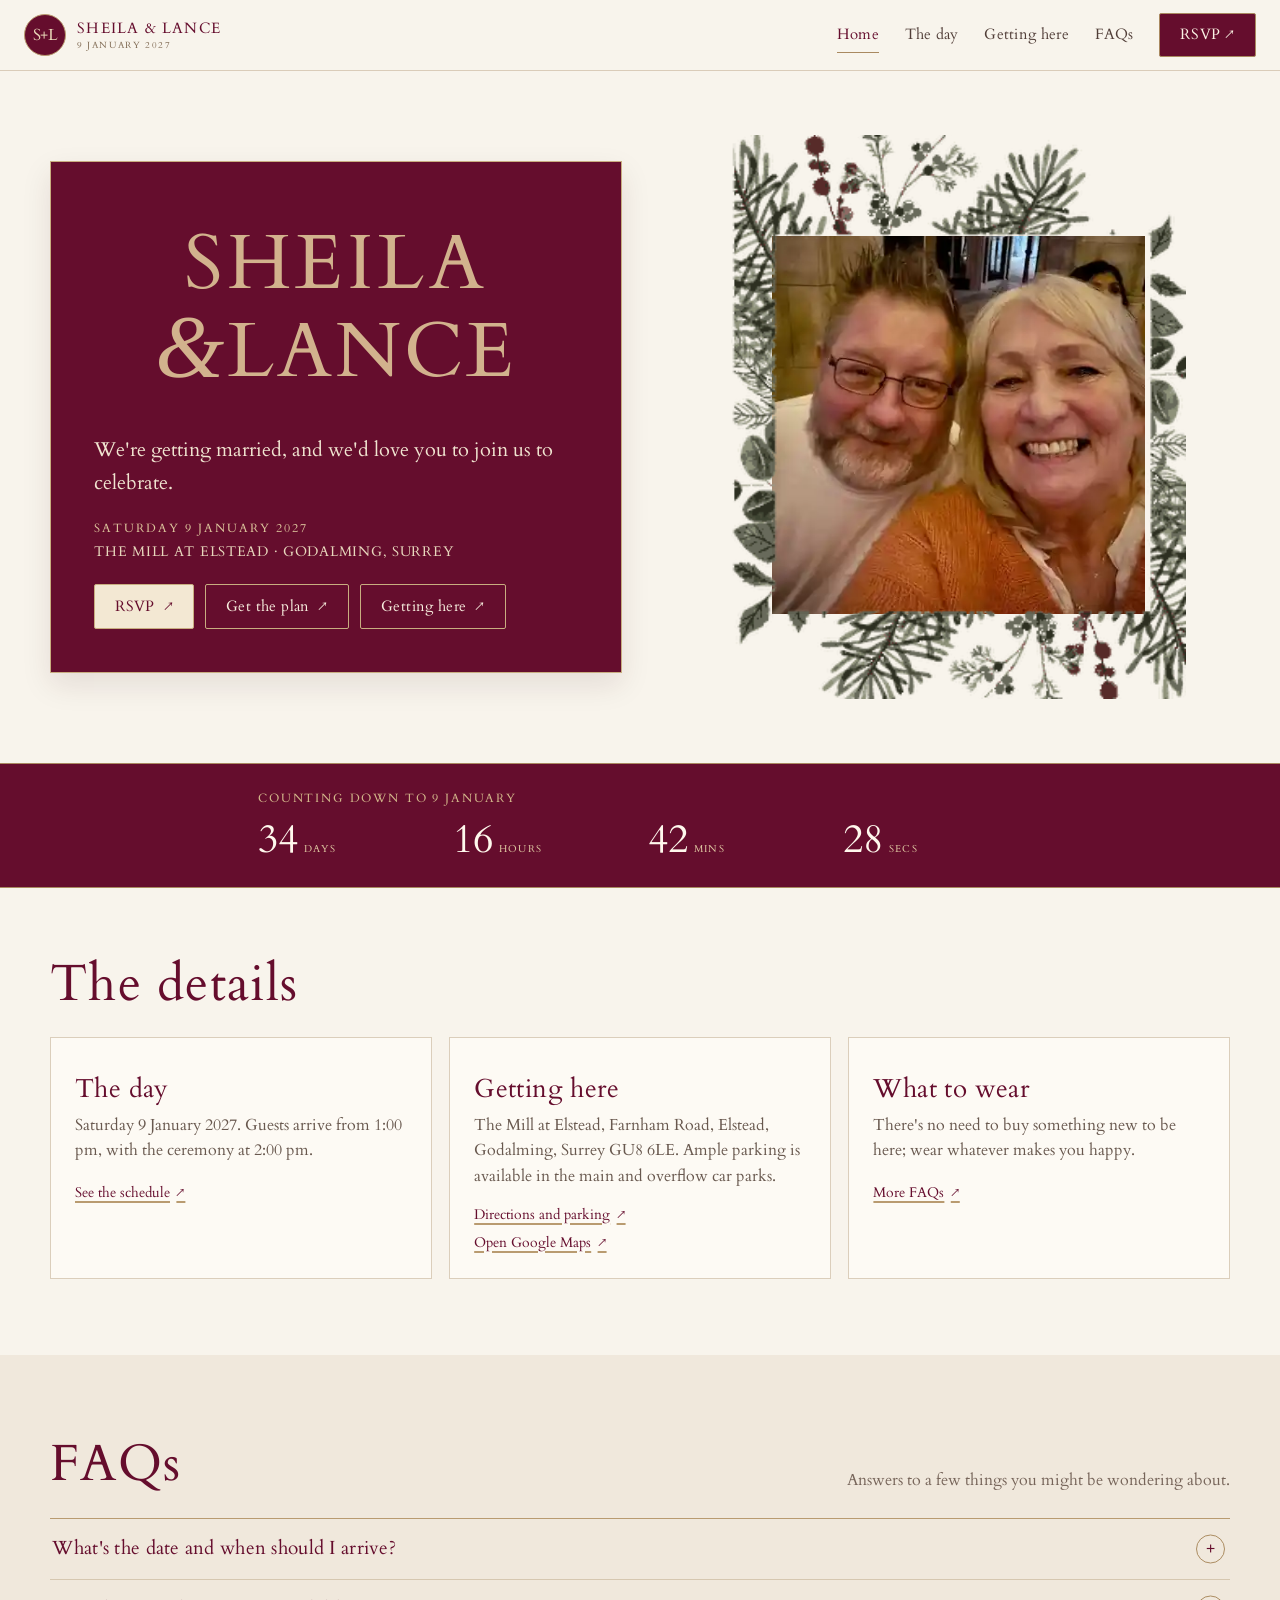
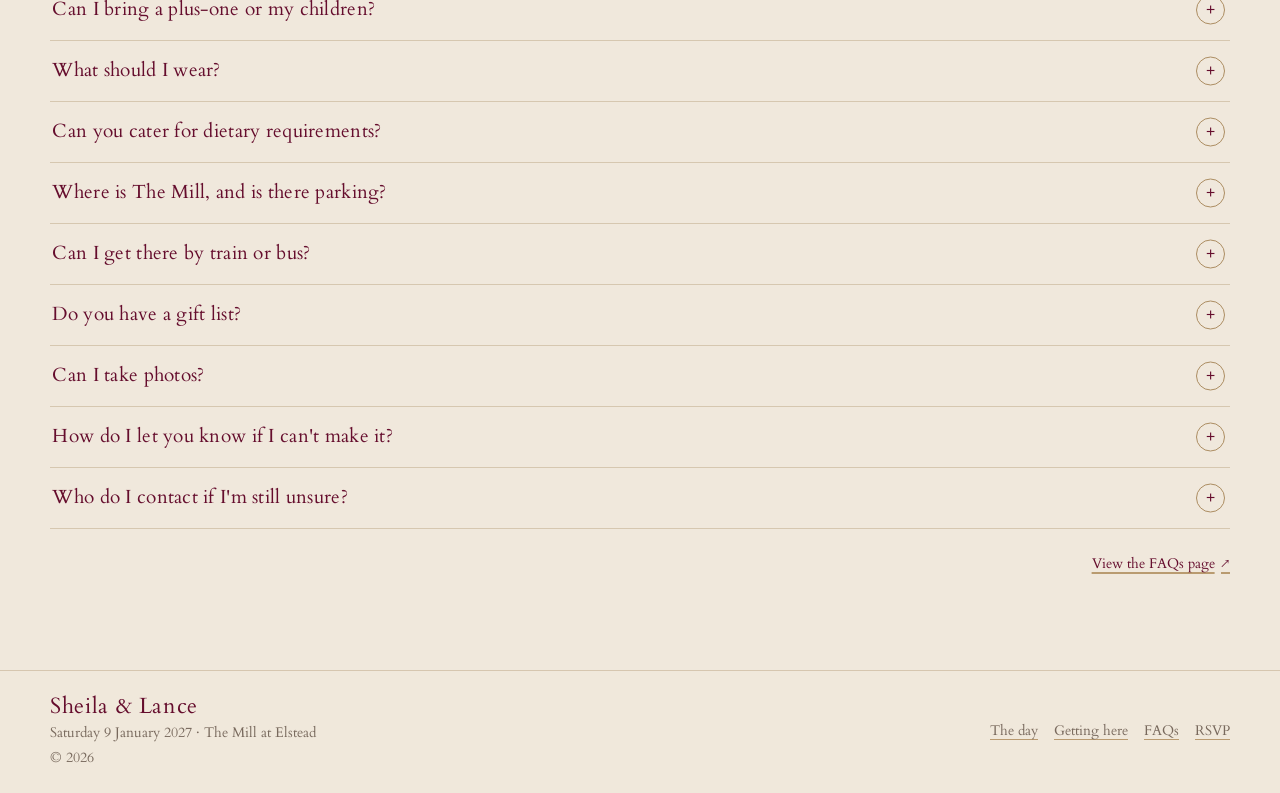
==== commit 93add5a6: "Correct inline SVG title markup" ====
--- a/index.html
+++ b/index.html
@@ -19,7 +19,7 @@
 <section class="hero hero-invitation"><div class="container hero-grid">
 <div class="hero-copy">
 <svg class="hero-wordmark" viewBox="0 0 1200 520" role="img" aria-labelledby="hero-wordmark-title" xmlns="http://www.w3.org/2000/svg">
-< title id="hero-wordmark-title">Sheila &amp; Lance</ title>
+<title id="hero-wordmark-title">Sheila &amp; Lance</title>
 <g fill="#d2b28d" fill-opacity="1" text-anchor="middle" font-family="Cardo, Georgia, 'Times New Roman', serif" font-weight="400">
 <text x="600" y="205" font-size="190" letter-spacing="10">SHEILA</text>
 <text x="600" y="425"><tspan font-size="220" font-style="italic">&amp;</tspan><tspan dx="8" font-size="190" letter-spacing="7">LANCE</tspan></text>
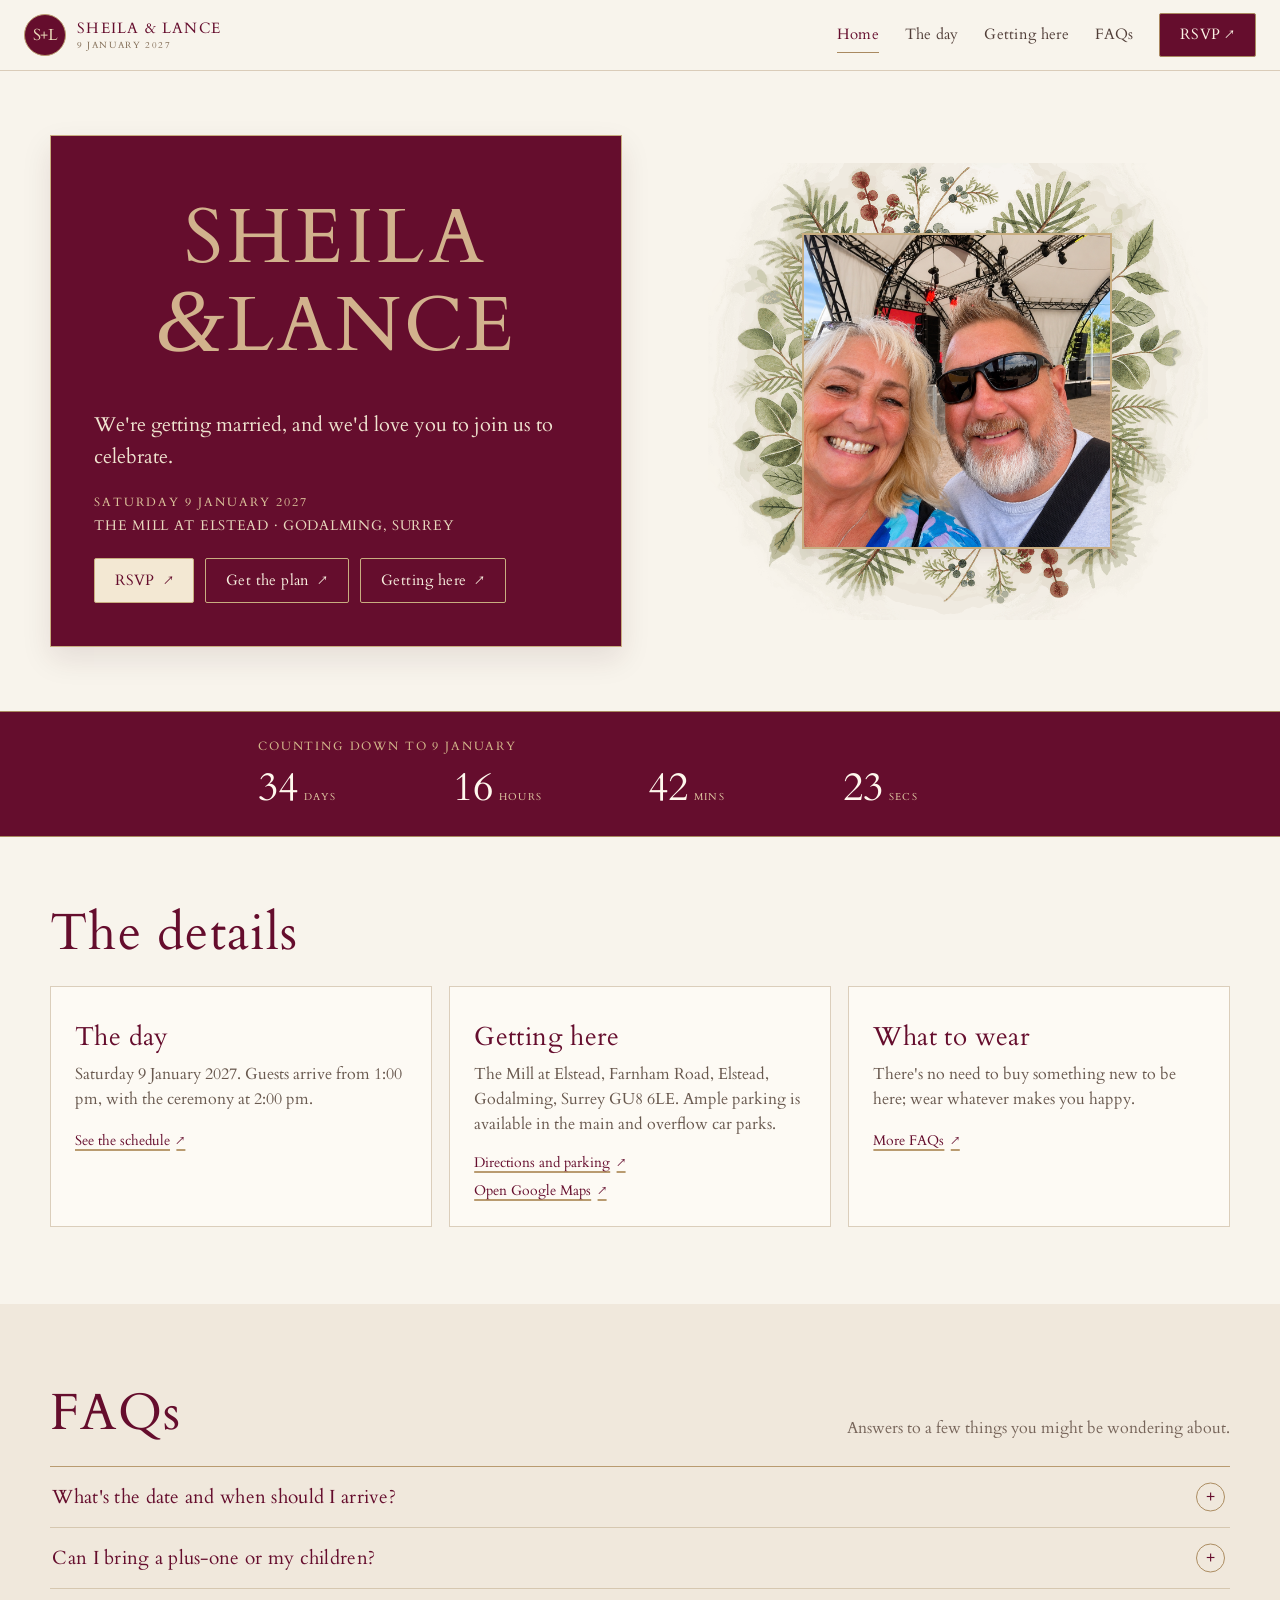
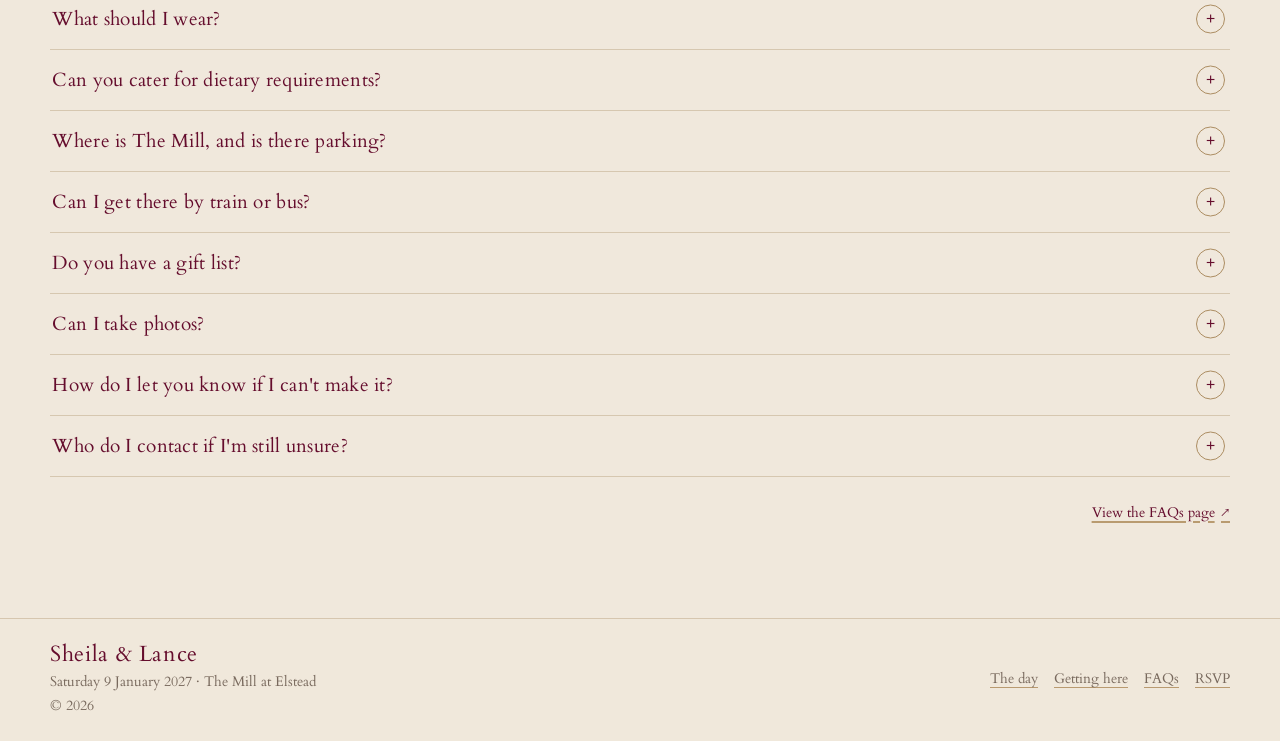
==== commit d5bbb079: "Use full-resolution couple photo and watercolor homepage frame" ====
--- a/index.html
+++ b/index.html
@@ -30,7 +30,7 @@
 <p class="hero-venue">The Mill at Elstead · Godalming, Surrey</p>
 <div class="button-row"><a class="btn btn-primary" href="./rsvp.html">RSVP <span aria-hidden="true">↗</span></a><a class="btn" href="./details.html">Get the plan <span aria-hidden="true">↗</span></a><a class="btn btn-light" href="./travel.html#venue">Getting here <span aria-hidden="true">↗</span></a></div>
 </div>
-<div class="hero-art"><img class="hero-couple-photo" src="./assets/images/sheila-lance-couple.webp?v=20261108-2" alt="Sheila and Lance together" fetchpriority="high" decoding="async"><img class="hero-floral-frame" src="./assets/images/floral-frame.webp?v=20261108-2" alt="" aria-hidden="true"></div>
+<div class="hero-art"><img class="hero-couple-photo" src="./assets/images/sheila-lance-couple.png?v=20261108-3" alt="Sheila and Lance together" fetchpriority="high" decoding="async"><img class="hero-floral-frame" src="./assets/images/floral-frame-watercolour.png?v=20261108-3" alt="" aria-hidden="true"></div>
 </div></section>
 <section class="countdown-band" aria-label="Countdown to the wedding"><div class="container"><div class="countdown-panel" data-countdown aria-label="Countdown to the wedding">
 <div class="countdown-label"><span>Counting down to 9 January</span></div>
--- a/assets/css/styles.css
+++ b/assets/css/styles.css
@@ -1166,9 +1166,9 @@
 .hero-invitation .btn-primary { background: #f3e8d3; color: var(--blue); }
 .hero-invitation .btn-light { background: transparent; }
 .hero-invitation .btn:hover { background: #e8d9bf; color: var(--blue); }
-.hero-art { position: relative; width: min(100%,455px); min-height: 0; aspect-ratio: 978 / 1212; margin: 0 auto; isolation: isolate; }
-.hero-couple-photo { position: absolute; z-index: 1; top: 18%; left: 9%; width: 82%; height: 67%; object-fit: cover; object-position: center 43%; }
-.hero-floral-frame { position: absolute; z-index: 2; inset: 0; width: 100%; height: 100%; object-fit: contain; pointer-events: none; }
+.hero-art { position: relative; width: min(100%,500px); min-height: 0; aspect-ratio: 1000 / 914; margin: 0 auto; isolation: isolate; }
+.hero-couple-photo { position: absolute; z-index: 2; top: 15.5%; left: 18.8%; width: 62%; height: 69%; object-fit: cover; object-position: center 50%; border: 2px solid #c8ad80; box-shadow: 0 5px 16px rgba(61,37,34,.1); }
+.hero-floral-frame { position: absolute; z-index: 1; inset: 0; width: 100%; height: 100%; object-fit: contain; pointer-events: none; }
 .countdown-band { padding: 1.5rem 0; background: var(--blue); border-block: 1px solid #a98960; }
 .countdown-band::before,.countdown-band::after { content: none; }
 .countdown-panel { max-width: 780px; margin: 0 auto; padding: .2rem .5rem; border: 0; background: transparent; box-shadow: none; transform: none; color: #f7eddd; }
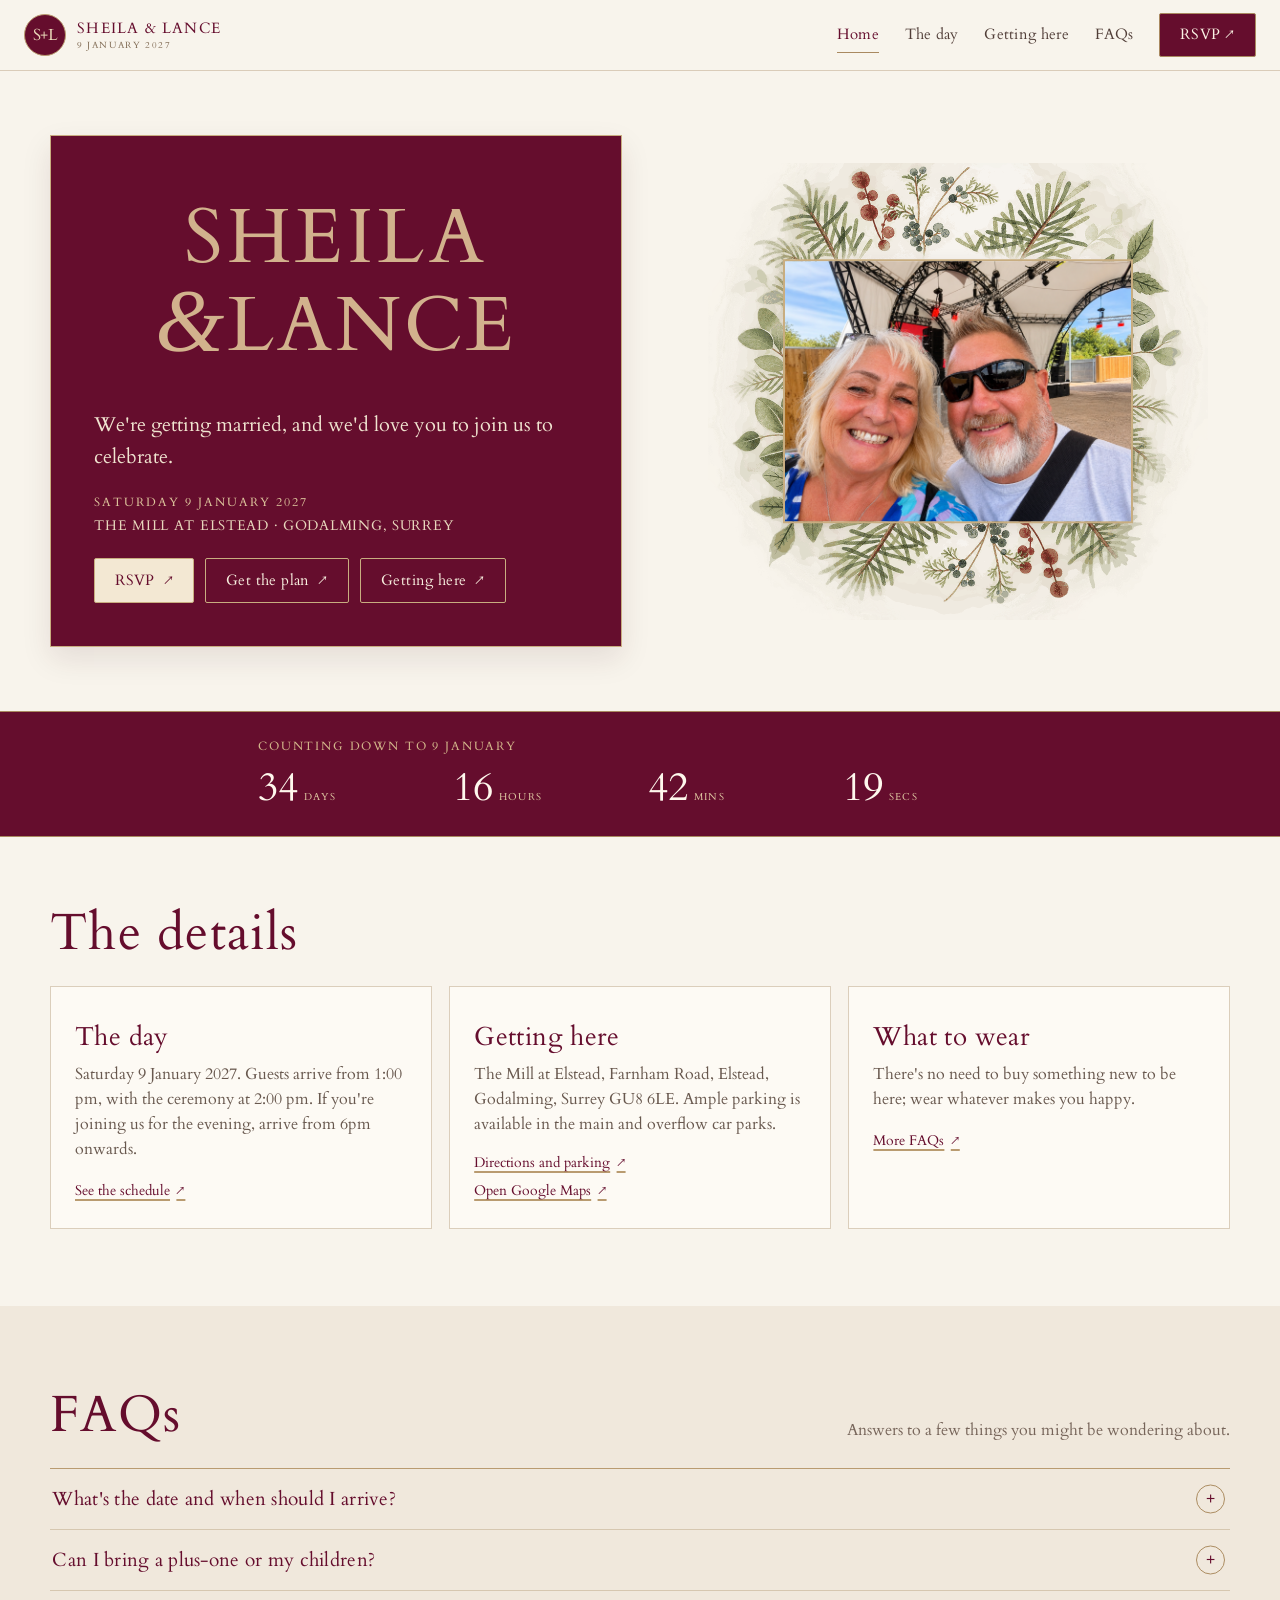
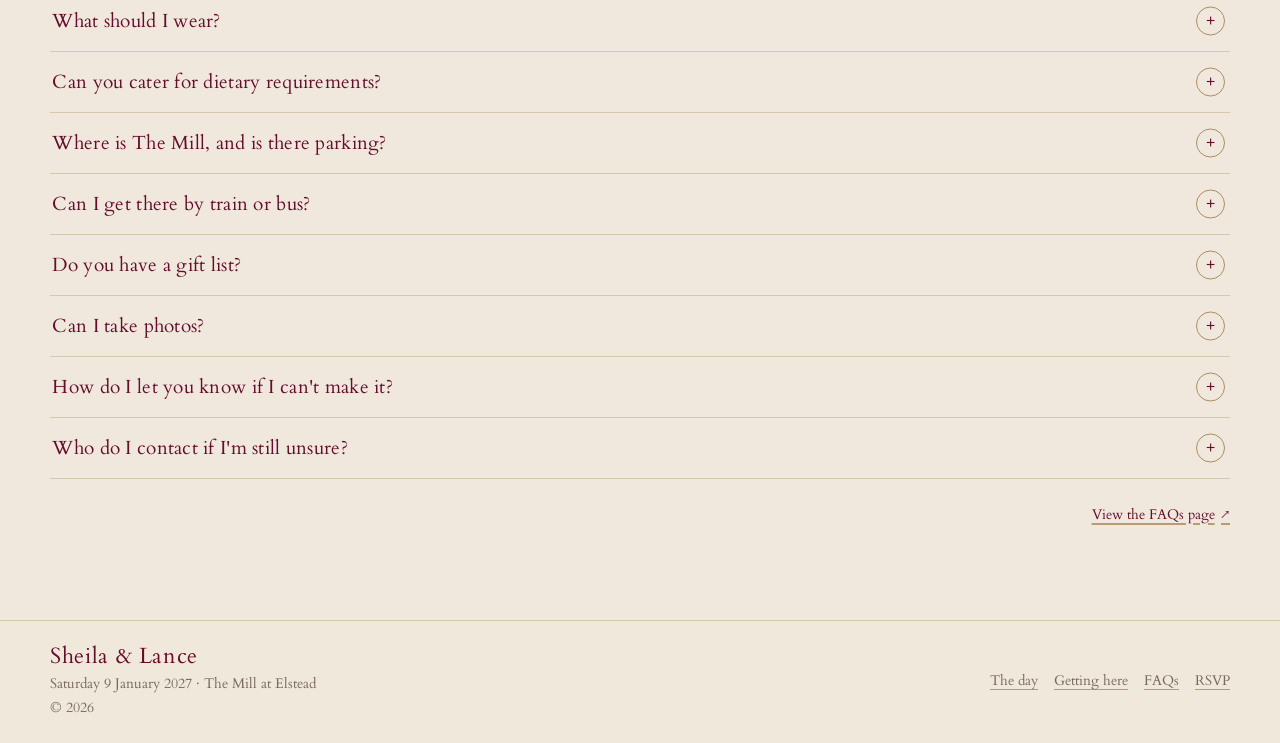
==== commit 4c35338a: "Update index.html" ====
--- a/index.html
+++ b/index.html
@@ -38,12 +38,12 @@
 <p data-countdown-finish hidden>It's today. We can't wait to see you.</p></div></div></section>
 <section class="section home-details"><div class="container"><div class="section-heading"><h2>The details</h2></div>
 <div class="quick-grid">
-<article class="paper-card quick-card"><h3>The day</h3><p>Saturday 9 January 2027. Guests arrive from 1:00 pm, with the ceremony at 2:00 pm.</p><a class="text-link" href="./details.html">See the schedule <span aria-hidden="true">↗</span></a></article>
+<article class="paper-card quick-card"><h3>The day</h3><p>Saturday 9 January 2027. Guests arrive from 1:00 pm, with the ceremony at 2:00 pm. If you're joining us for the evening, arrive from 6pm onwards.</p><a class="text-link" href="./details.html">See the schedule <span aria-hidden="true">↗</span></a></article>
 <article class="paper-card quick-card quick-card-venue"><h3>Getting here</h3><p>The Mill at Elstead, Farnham Road, Elstead, Godalming, Surrey GU8 6LE. Ample parking is available in the main and overflow car parks.</p><div class="home-location-links"><a class="text-link" href="./travel.html#venue">Directions and parking <span aria-hidden="true">↗</span></a><a class="text-link" href="https://www.google.com/maps/search/?api=1&amp;query=The%20Mill%20at%20Elstead%2C%20Farnham%20Road%2C%20Elstead%2C%20Godalming%2C%20Surrey%20GU8%206LE" target="_blank" rel="noopener noreferrer">Open Google Maps <span aria-hidden="true">↗</span></a></div></article>
 <article class="paper-card quick-card"><h3>What to wear</h3><p>There's no need to buy something new to be here; wear whatever makes you happy.</p><a class="text-link" href="./faqs.html">More FAQs <span aria-hidden="true">↗</span></a></article>
 </div></div></section>
 <section class="section home-faqs" id="faqs"><div class="container"><div class="section-heading"><h2>FAQs</h2><p>Answers to a few things you might be wondering about.</p></div><div class="faq-list">
-<details class="faq-item"><summary>What's the date and when should I arrive?</summary><div class="faq-answer"><p>It's Saturday 9 January 2027. Guests are welcome from 1:00 pm, with the ceremony planned for 2:00 pm. The <a href="./details.html">day page</a> has the full running order.</p></div></details>
+<details class="faq-item"><summary>What's the date and when should I arrive?</summary><div class="faq-answer"><p>It's Saturday 9 January 2027. Guests are welcome from 1:00 pm, with the ceremony planned for 2:00 pm. If you're joining us for the evening, arrive from 6pm onwards. The <a href="./details.html">day page</a> has the full running order.</p></div></details>
 <details class="faq-item"><summary>Can I bring a plus-one or my children?</summary><div class="faq-answer"><p>Your invitation link shows who's included in your party. Please RSVP for the people listed there so we can get the headcount right. If something has changed, contact the couple before submitting.</p></div></details>
 <details class="faq-item"><summary>What should I wear?</summary><div class="faq-answer"><p>There's no need to buy something new to be here; wear whatever makes you happy. A layer for the evening is a good idea.</p></div></details>
 <details class="faq-item"><summary>Can you cater for dietary requirements?</summary><div class="faq-answer"><p>Yes — please add allergies, dietary needs or other important food notes in the RSVP form. We'll confirm the final menu and contact you directly if we need to clarify anything.</p></div></details>
@@ -53,4 +53,4 @@
 <details class="faq-item"><summary>Can I take photos?</summary><div class="faq-answer"><p>We'd love everyone to be present during the ceremony, so please keep phones away until afterwards. After that, feel free to take photos and share them with us.</p></div></details>
 <details class="faq-item"><summary>How do I let you know if I can't make it?</summary><div class="faq-answer"><p>Use your personal RSVP link and choose “Sorry, I can't”. If you have already submitted a response, let Sheila or Lance know directly.</p></div></details>
 <details class="faq-item"><summary>Who do I contact if I'm still unsure?</summary><div class="faq-answer"><p>Call or message Sheila on 07811 823499 or Lance on 07875 551247.</p></div></details></div><p class="home-faq-more"><a class="text-link" href="./faqs.html">View the FAQs page <span aria-hidden="true">↗</span></a></p></div></section>
-</main><footer class="site-footer"><div class="container footer-inner"><div><div class="footer-brand">Sheila &amp; Lance</div><p>Saturday 9 January 2027 · The Mill at Elstead</p><p>© <span data-current-year>2026</span></p></div><div class="footer-links"><a href="./details.html">The day</a><a href="./travel.html">Getting here</a><a href="./faqs.html">FAQs</a><a href="./rsvp.html">RSVP</a></div></div></footer></body></html>+</main><footer class="site-footer"><div class="container footer-inner"><div><div class="footer-brand">Sheila &amp; Lance</div><p>Saturday 9 January 2027 · The Mill at Elstead</p><p>© <span data-current-year>2026</span></p></div><div class="footer-links"><a href="./details.html">The day</a><a href="./travel.html">Getting here</a><a href="./faqs.html">FAQs</a><a href="./rsvp.html">RSVP</a></div></div></footer></body></html>
--- a/assets/css/styles.css
+++ b/assets/css/styles.css
@@ -1167,7 +1167,7 @@
 .hero-invitation .btn-light { background: transparent; }
 .hero-invitation .btn:hover { background: #e8d9bf; color: var(--blue); }
 .hero-art { position: relative; width: min(100%,500px); min-height: 0; aspect-ratio: 1000 / 914; margin: 0 auto; isolation: isolate; }
-.hero-couple-photo { position: absolute; z-index: 2; top: 15.5%; left: 18.8%; width: 62%; height: 69%; object-fit: cover; object-position: center 50%; border: 2px solid #c8ad80; box-shadow: 0 5px 16px rgba(61,37,34,.1); }
+.hero-couple-photo { position: absolute; z-index: 2; top: 50%; left: 50%; width: 70%; height: auto; object-fit: contain; object-position: center; transform: translate(-50%, -50%); border: 2px solid #c8ad80; box-shadow: 0 5px 16px rgba(61,37,34,.1); }
 .hero-floral-frame { position: absolute; z-index: 1; inset: 0; width: 100%; height: 100%; object-fit: contain; pointer-events: none; }
 .countdown-band { padding: 1.5rem 0; background: var(--blue); border-block: 1px solid #a98960; }
 .countdown-band::before,.countdown-band::after { content: none; }
